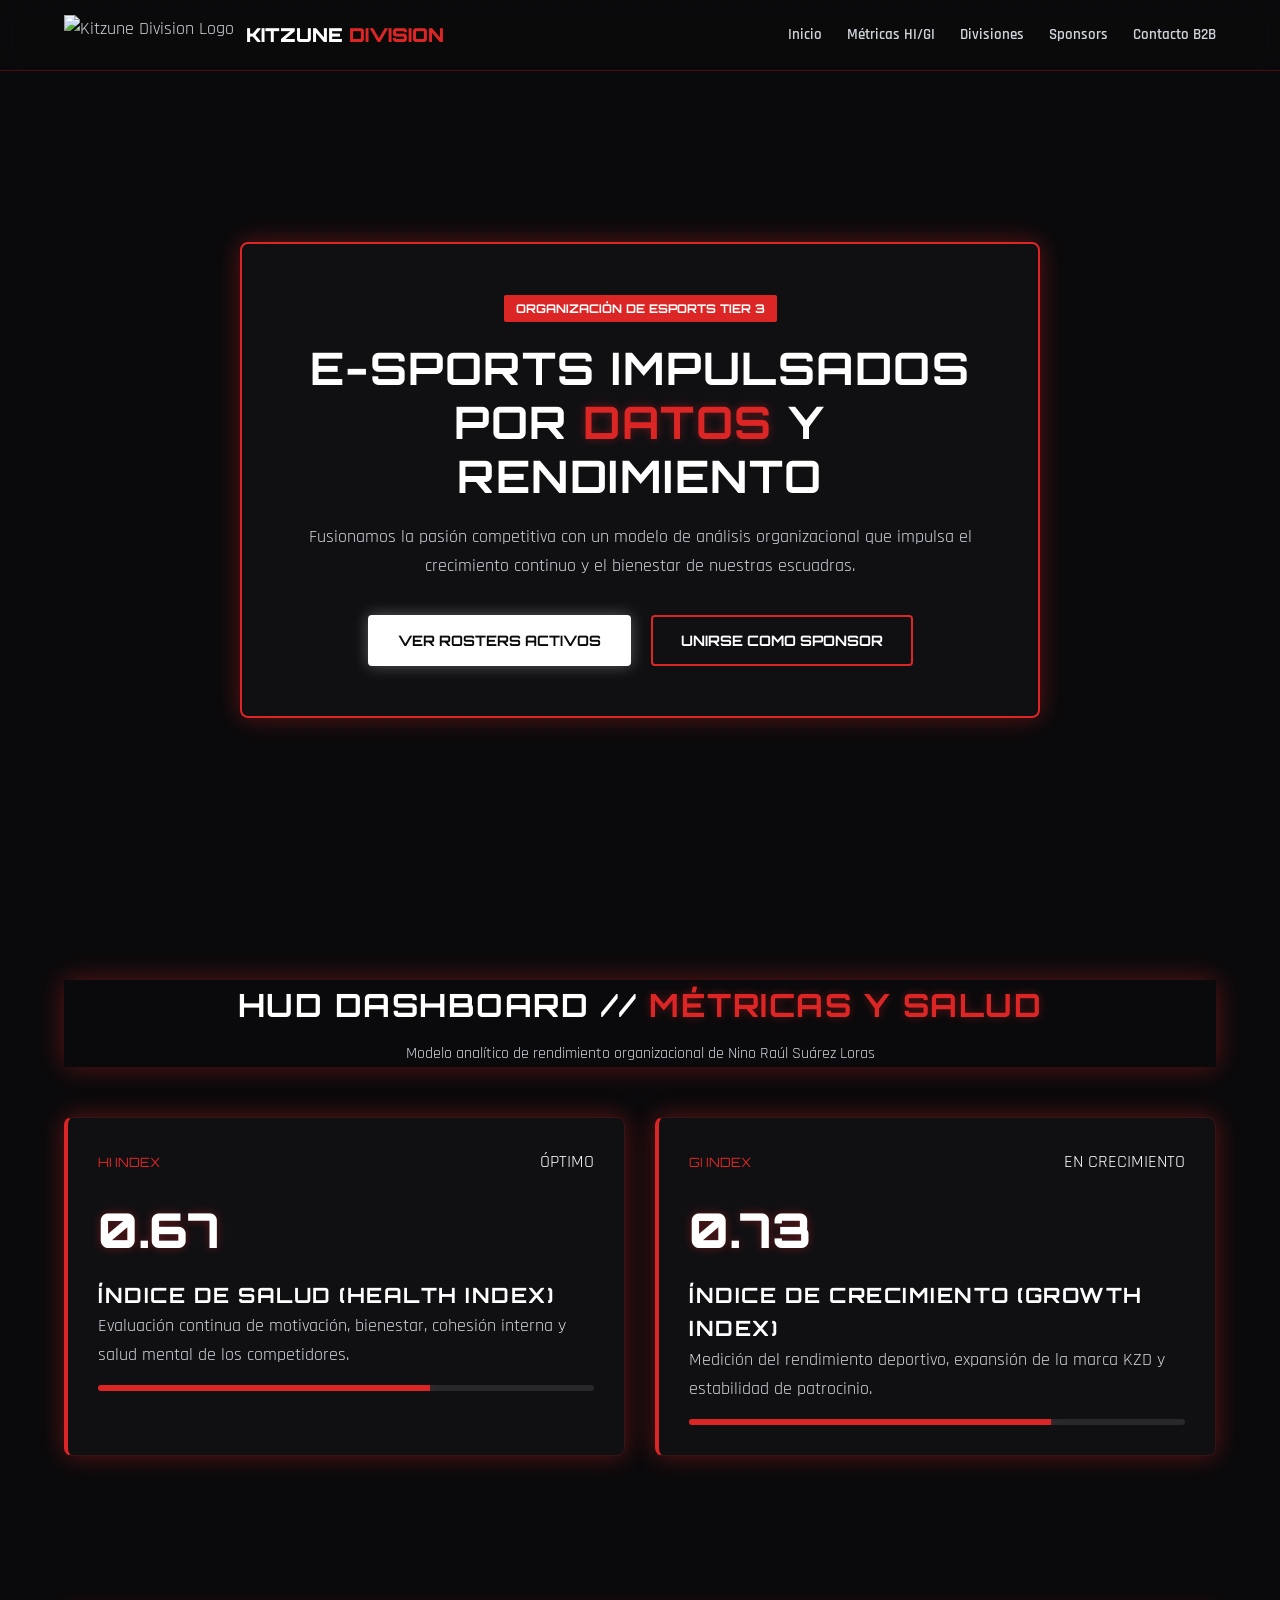
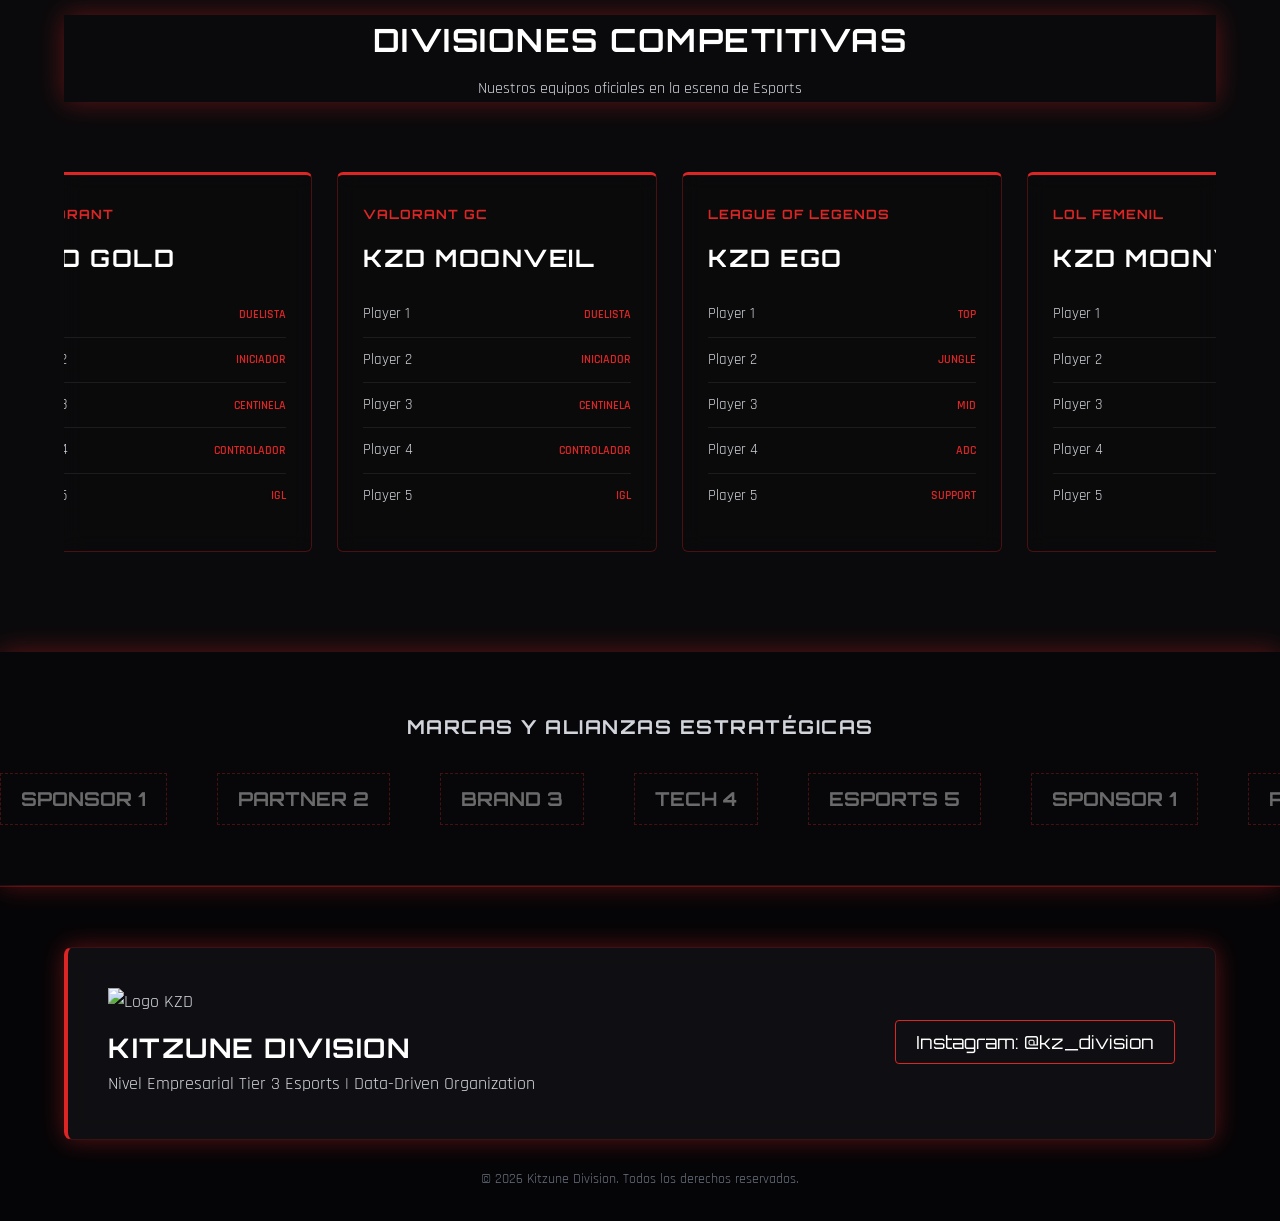
==== index.html @ 441f4669 "Add files via upload" ====
<!DOCTYPE html>
<html lang="es">
<head>
    <meta charset="UTF-8">
    <meta name="viewport" content="width=device-width, initial-scale=1.0">
    <title>Kitzune Division | Tier 3 Esports & Tech Organization</title>

    <link rel="preconnect" href="https://fonts.googleapis.com">
    <link rel="preconnect" href="https://fonts.gstatic.com" crossorigin>
    <link href="https://fonts.googleapis.com/css2?family=Orbitron:wght@500;700;900&family=Rajdhani:wght@500;600;700&display=swap" rel="stylesheet">

    <link rel="stylesheet" href="css/main.css">
    <link rel="stylesheet" href="css/landing.css">
    <link rel="stylesheet" href="css/components.css">
</head>
<body>

    <div id="preloader">
        <video autoplay loop muted playsinline class="preloader-video">
            <source src="assets/logo.mp4" type="video/mp4">
            Tu navegador no soporta reproducción de video.
        </video>
    </div>

    <header class="navbar">
        <div class="nav-logo">
            <img src="assets/logo.png" alt="Kitzune Division Logo" class="brand-logo">
            <span class="brand-name">KITZUNE <span class="highlight">DIVISION</span></span>
        </div>
        <nav class="nav-links">
            <a href="#hero">Inicio</a>
            <a href="#metrics">Métricas HI/GI</a>
            <a href="#rosters">Divisiones</a>
            <a href="#sponsors">Sponsors</a>
            <a href="#contact" class="btn-nav">Contacto B2B</a>
        </nav>
    </header>

    <main>
        <section id="hero" class="hero-section">
            <div class="hero-card glass-panel anim-8">
                <div class="hero-badge">ORGANIZACIÓN DE ESPORTS TIER 3</div>
                <h1 class="hero-title">E-SPORTS IMPULSADOS POR <span class="neon-text-red">DATOS</span> Y <span class="text-white">RENDIMIENTO</span></h1>
                <p class="hero-description">
                    Fusionamos la pasión competitiva con un modelo de análisis organizacional que impulsa el crecimiento continuo y el bienestar de nuestras escuadras.
                </p>
                <div class="hero-actions">
                    <a href="#rosters" class="btn btn-primary">Ver Rosters Activos</a>
                    <a href="#contact" class="btn btn-secondary">Unirse como Sponsor</a>
                </div>
            </div>
        </section>

        <section id="metrics" class="metrics-section">
            <div class="section-header anim-8">
                <h2 class="section-title">HUD DASHBOARD // <span class="neon-text-red">MÉTRICAS Y SALUD</span></h2>
                <p class="section-subtitle">Modelo analítico de rendimiento organizacional de Nino Raúl Suárez Loras</p>
            </div>

            <div class="metrics-grid">
                <div class="metric-card glass-panel anim-8">
                    <div class="metric-header">
                        <span class="metric-tag">HI INDEX</span>
                        <span class="metric-status text-white">ÓPTIMO</span>
                    </div>
                    <div class="metric-value neon-text-red">0.67</div>
                    <h3>Índice de Salud (Health Index)</h3>
                    <p>Evaluación continua de motivación, bienestar, cohesión interna y salud mental de los competidores.</p>
                    <div class="progress-bar">
                        <div class="progress-fill" style="width: 67%;"></div>
                    </div>
                </div>

                <div class="metric-card glass-panel anim-8">
                    <div class="metric-header">
                        <span class="metric-tag">GI INDEX</span>
                        <span class="metric-status text-white">EN CRECIMIENTO</span>
                    </div>
                    <div class="metric-value neon-text-red">0.73</div>
                    <h3>Índice de Crecimiento (Growth Index)</h3>
                    <p>Medición del rendimiento deportivo, expansión de la marca KZD y estabilidad de patrocinio.</p>
                    <div class="progress-bar">
                        <div class="progress-fill" style="width: 73%;"></div>
                    </div>
                </div>
            </div>
        </section>

        <section id="rosters" class="rosters-section">
    <div class="section-header anim-8">
        <h2 class="section-title">DIVISIONES <span class="highlight">COMPETITIVAS</span></h2>
        <p class="section-subtitle">Nuestros equipos oficiales en la escena de Esports</p>
    </div>

    <div id="roster-track" class="horizontal-scroll-track">
        
        <div class="roster-card" data-roster="VG">
            <div class="card-default-content">
                <span class="game-tag">VALORANT</span>
                <h3 class="roster-title">KZD GOLD</h3>
                <ul class="team-list">
                    <li>Player 1 <span class="player-role">Duelista</span></li>
                    <li>Player 2 <span class="player-role">Iniciador</span></li>
                    <li>Player 3 <span class="player-role">Centinela</span></li>
                    <li>Player 4 <span class="player-role">Controlador</span></li>
                    <li>Player 5 <span class="player-role">IGL</span></li>
                </ul>
            </div>
            
            <div class="player-showcase">
                <div class="player-photo-wrapper">
                    <img src="assets/VG1.jpg" alt="Jugador KZD" class="player-photo active">
                </div>
                <div class="player-info">
                    <h4 class="player-name">PLAYER 1</h4>
                    <span class="player-role-badge">DUELISTA</span>
                </div>
            </div>
        </div>

        <div class="roster-card" data-roster="VM">
            <div class="card-default-content">
                <span class="game-tag">VALORANT GC</span>
                <h3 class="roster-title">KZD MOONVEIL</h3>
                <ul class="team-list">
                    <li>Player 1 <span class="player-role">Duelista</span></li>
                    <li>Player 2 <span class="player-role">Iniciador</span></li>
                    <li>Player 3 <span class="player-role">Centinela</span></li>
                    <li>Player 4 <span class="player-role">Controlador</span></li>
                    <li>Player 5 <span class="player-role">IGL</span></li>
                </ul>
            </div>

            <div class="player-showcase">
                <div class="player-photo-wrapper">
                    <img src="assets/VM1.jpg" alt="Jugadora KZD" class="player-photo active">
                </div>
                <div class="player-info">
                    <h4 class="player-name">PLAYER 1</h4>
                    <span class="player-role-badge">DUELISTA</span>
                </div>
            </div>
        </div>

        <div class="roster-card" data-roster="LE">
            <div class="card-default-content">
                <span class="game-tag">LEAGUE OF LEGENDS</span>
                <h3 class="roster-title">KZD EGO</h3>
                <ul class="team-list">
                    <li>Player 1 <span class="player-role">Top</span></li>
                    <li>Player 2 <span class="player-role">Jungle</span></li>
                    <li>Player 3 <span class="player-role">Mid</span></li>
                    <li>Player 4 <span class="player-role">ADC</span></li>
                    <li>Player 5 <span class="player-role">Support</span></li>
                </ul>
            </div>

            <div class="player-showcase">
                <div class="player-photo-wrapper">
                    <img src="assets/LE1.jpg" alt="Jugador KZD" class="player-photo active">
                </div>
                <div class="player-info">
                    <h4 class="player-name">PLAYER 1</h4>
                    <span class="player-role-badge">TOP</span>
                </div>
            </div>
        </div>

        <div class="roster-card" data-roster="LF">
            <div class="card-default-content">
                <span class="game-tag">LOL FEMENIL</span>
                <h3 class="roster-title">KZD MOONVEIL</h3>
                <ul class="team-list">
                    <li>Player 1 <span class="player-role">Top</span></li>
                    <li>Player 2 <span class="player-role">Jungle</span></li>
                    <li>Player 3 <span class="player-role">Mid</span></li>
                    <li>Player 4 <span class="player-role">ADC</span></li>
                    <li>Player 5 <span class="player-role">Support</span></li>
                </ul>
            </div>

            <div class="player-showcase">
                <div class="player-photo-wrapper">
                    <img src="assets/LF1.jpg" alt="Jugadora KZD" class="player-photo active">
                </div>
                <div class="player-info">
                    <h4 class="player-name">PLAYER 1</h4>
                    <span class="player-role-badge">TOP</span>
                </div>
            </div>
        </div>

    </div>
</section>

        <section id="sponsors" class="sponsors-section anim-8">
            <h3 class="sponsors-title">MARCAS Y ALIANZAS ESTRATÉGICAS</h3>
            <div class="marquee-wrapper">
                <div class="marquee-track">
                    <div class="sponsor-logo">SPONSOR 1</div>
                    <div class="sponsor-logo">PARTNER 2</div>
                    <div class="sponsor-logo">BRAND 3</div>
                    <div class="sponsor-logo">TECH 4</div>
                    <div class="sponsor-logo">ESPORTS 5</div>
                    <div class="sponsor-logo">SPONSOR 1</div>
                    <div class="sponsor-logo">PARTNER 2</div>
                    <div class="sponsor-logo">BRAND 3</div>
                    <div class="sponsor-logo">TECH 4</div>
                    <div class="sponsor-logo">ESPORTS 5</div>
                </div>
            </div>
        </section>
    </main>

    <footer id="contact" class="footer-section">
        <div class="footer-content glass-panel anim-8">
            <div class="footer-brand">
                <img src="assets/logo.png" alt="Logo KZD" class="footer-logo">
                <h2>KITZUNE DIVISION</h2>
                <p>Nivel Empresarial Tier 3 Esports | Data-Driven Organization</p>
            </div>
            <div class="footer-socials">
                <a href="https://www.instagram.com/kz_division/" target="_blank" rel="noopener noreferrer" class="social-link">
                    Instagram: @kz_division
                </a>
            </div>
        </div>
        <div class="footer-bottom">
            <p>&copy; 2026 Kitzune Division. Todos los derechos reservados.</p>
        </div>
    </footer>

    <script src="js/preloader.js"></script>
    <script src="js/anim-8.js"></script>
    <script src="js/horizontal-scroll.js"></script>
</body>
</html>
---- css/main.css ----
/* ==========================================================================
   KITZUNE DIVISION - MAIN CSS
   Regla 60-30-10: 
   60% Fondo Negro Dark (#0A0A0C)
   30% Rojo Carmesí / Kurenai (#DC2626)
   10% Blanco Neón (#FFFFFF)
   ========================================================================== */

:root {
    /* Paleta Estricta 60-30-10 */
    --bg-dark: #0A0A0C;           /* 60% Dominante */
    --bg-card: #121216;
    --red-kurenai: #DC2626;       /* 30% Secundario / Estructura */
    --red-glow: rgba(220, 38, 38, 0.4);
    --white-neon: #FFFFFF;        /* 10% Acento y Texto de Alta Lectura */
    --white-dim: #D1D5DB;
    
    /* Tipografías */
    --font-heading: 'Orbitron', sans-serif;
    --font-body: 'Rajdhani', sans-serif;
    
    /* Transiciones */
    --transition-fast: 0.3s ease;
    --transition-smooth: 0.6s cubic-bezier(0.16, 1, 0.3, 1);
}

/* Reset y Base */
* {
    margin: 0;
    padding: 0;
    box-sizing: border-box;
    scroll-behavior: smooth;
}

body {
    background-color: var(--bg-dark);
    color: var(--white-dim);
    font-family: var(--font-body);
    font-size: 18px;
    line-height: 1.6;
    overflow-x: hidden;
}

h1, h2, h3, h4, .font-heading {
    font-family: var(--font-heading);
    color: var(--white-neon);
    text-transform: uppercase;
    letter-spacing: 1.5px;
}

a {
    text-decoration: none;
    color: inherit;
    transition: var(--transition-fast);
}

ul {
    list-style: none;
}

/* Estilos de Texto e Identidad */
.neon-text-red {
    color: var(--red-kurenai);
    text-shadow: 0 0 10px var(--red-glow);
}

.text-white {
    color: var(--white-neon);
}

/* Paneles de Cristal (Glassmorphism Dark) */
.glass-panel {
    background: rgba(18, 18, 22, 0.85);
    backdrop-filter: blur(12px);
    border: 1px solid rgba(220, 38, 38, 0.2);
    border-radius: 8px;
    box-shadow: 0 8px 32px 0 rgba(0, 0, 0, 0.5);
}

/* Botones con Acento Blanco (10%) y Bordes Rojos (30%) */
.btn {
    display: inline-block;
    padding: 12px 28px;
    font-family: var(--font-heading);
    font-size: 0.9rem;
    font-weight: 700;
    text-transform: uppercase;
    border-radius: 4px;
    cursor: pointer;
    transition: var(--transition-fast);
}

.btn-primary {
    background-color: var(--white-neon);
    color: var(--bg-dark);
    border: 2px solid var(--white-neon);
    box-shadow: 0 0 15px rgba(255, 255, 255, 0.3);
}

.btn-primary:hover {
    background-color: var(--red-kurenai);
    color: var(--white-neon);
    border-color: var(--red-kurenai);
    box-shadow: 0 0 20px var(--red-glow);
}

.btn-secondary {
    background: transparent;
    color: var(--white-neon);
    border: 2px solid var(--red-kurenai);
}

.btn-secondary:hover {
    background: var(--red-kurenai);
    box-shadow: 0 0 15px var(--red-glow);
}
---- css/landing.css ----
/* ==========================================================================
   KITZUNE DIVISION - LANDING CSS
   ========================================================================== */

/* 1. PRELOADER (Pantalla de Carga con logo.mp4) */
#preloader {
    position: fixed;
    top: 0;
    left: 0;
    width: 100vw;
    height: 100vh;
    background-color: var(--bg-dark);
    z-index: 9999;
    display: flex;
    justify-content: center;
    align-items: center;
    transition: opacity 0.8s ease, visibility 0.8s ease;
}

#preloader.fade-out {
    opacity: 0;
    visibility: hidden;
}

.preloader-video {
    width: 100%;
    height: 100%;
    object-fit: cover;
}

/* 2. BARRA DE NAVEGACIÓN */
.navbar {
    position: fixed;
    top: 0;
    left: 0;
    width: 100%;
    padding: 15px 5%;
    display: flex;
    justify-content: space-between;
    align-items: center;
    background: rgba(10, 10, 12, 0.9);
    backdrop-filter: blur(10px);
    border-bottom: 1px solid rgba(220, 38, 38, 0.3);
    z-index: 1000;
}

.nav-logo {
    display: flex;
    align-items: center;
    gap: 12px;
}

.brand-logo {
    height: 40px;
    width: auto;
}

.brand-name {
    font-family: var(--font-heading);
    font-size: 1.2rem;
    font-weight: 900;
    color: var(--white-neon);
}

.brand-name .highlight {
    color: var(--red-kurenai);
}

.nav-links {
    display: flex;
    gap: 25px;
    align-items: center;
}

.nav-links a {
    font-size: 0.95rem;
    font-weight: 600;
    color: var(--white-dim);
}

.nav-links a:hover {
    color: var(--red-kurenai);
}

/* 3. HERO SECTION */
.hero-section {
    min-height: 100vh;
    display: flex;
    align-items: center;
    justify-content: center;
    padding: 120px 5% 60px 5%;
    position: relative;
}

.hero-card {
    max-width: 800px;
    padding: 50px;
    text-align: center;
    position: relative;
    border: 2px solid var(--red-kurenai);
    box-shadow: 0 0 30px var(--red-glow);
}

.hero-badge {
    display: inline-block;
    padding: 4px 12px;
    background: var(--red-kurenai);
    color: var(--white-neon);
    font-family: var(--font-heading);
    font-size: 0.75rem;
    font-weight: 700;
    margin-bottom: 20px;
    border-radius: 2px;
}

.hero-title {
    font-size: 2.8rem;
    line-height: 1.2;
    margin-bottom: 20px;
}

.hero-description {
    font-size: 1.1rem;
    margin-bottom: 35px;
    color: var(--white-dim);
}

.hero-actions {
    display: flex;
    gap: 20px;
    justify-content: center;
}

/* 4. FOOTER */
.footer-section {
    padding: 60px 5% 30px 5%;
    border-top: 1px solid rgba(220, 38, 38, 0.3);
    background-color: #050507;
}

.footer-content {
    display: flex;
    justify-content: space-between;
    align-items: center;
    padding: 40px;
    margin-bottom: 30px;
    border-left: 4px solid var(--red-kurenai);
}

.footer-logo {
    height: 50px;
    margin-bottom: 10px;
}

.social-link {
    color: var(--white-neon);
    font-family: var(--font-heading);
    border: 1px solid var(--red-kurenai);
    padding: 10px 20px;
    border-radius: 4px;
}

.social-link:hover {
    background: var(--red-kurenai);
}

.footer-bottom {
    text-align: center;
    font-size: 0.85rem;
    color: #6B7280;
}
---- css/components.css ----
/* ==========================================================================
   KITZUNE DIVISION - COMPONENTS & ANIMATION #8
   ========================================================================== */

/* 1. SECCIÓN DE MÉTRICAS (HUD DASHBOARD) */
.metrics-section {
    padding: 80px 5%;
}

.section-header {
    text-align: center;
    margin-bottom: 50px;
}

.section-title {
    font-size: 2rem;
    margin-bottom: 10px;
}

.section-subtitle {
    font-size: 1rem;
    color: var(--white-dim);
}

.metrics-grid {
    display: grid;
    grid-template-columns: repeat(auto-fit, minmax(300px, 1fr));
    gap: 30px;
}

.metric-card {
    padding: 30px;
    border-left: 4px solid var(--red-kurenai);
    position: relative;
    overflow: hidden;
}

.metric-header {
    display: flex;
    justify-content: space-between;
    align-items: center;
    margin-bottom: 15px;
}

.metric-tag {
    font-family: var(--font-heading);
    font-size: 0.8rem;
    color: var(--red-kurenai);
}

.metric-value {
    font-family: var(--font-heading);
    font-size: 3rem;
    font-weight: 900;
    color: var(--white-neon);
    margin-bottom: 10px;
}

.progress-bar {
    width: 100%;
    height: 6px;
    background: rgba(255, 255, 255, 0.1);
    border-radius: 3px;
    margin-top: 15px;
    overflow: hidden;
}

.progress-fill {
    height: 100%;
    background: var(--red-kurenai);
    box-shadow: 0 0 10px var(--red-glow);
}

/* ==========================================================================
   2. DIVISIONES COMPETITIVAS (ROSTERS - ROTACIÓN AUTOMÁTICA & SHOWCASE)
   ========================================================================== */

.rosters-section {
    padding: 80px 5%;
    position: relative;
    overflow: hidden;
}

/* Contenedor principal interactivo con JS */
#roster-track,
.horizontal-scroll-track {
    display: flex;
    gap: 25px;
    overflow-x: hidden;
    overflow-y: hidden;
    padding: 20px 10px;
    white-space: nowrap;
    cursor: grab;
    user-select: none;
    -ms-overflow-style: none;  /* IE / Edge */
    scrollbar-width: none;  /* Firefox */
}

/* Ocultar barra de scroll */
#roster-track::-webkit-scrollbar,
.horizontal-scroll-track::-webkit-scrollbar {
    display: none;
    width: 0;
    height: 0;
}

#roster-track:active {
    cursor: grabbing;
}

/* Tarjeta de Roster base con soporte Showcase */
.roster-card {
    position: relative;
    min-width: 320px;
    max-width: 350px;
    height: 380px;
    flex: 0 0 auto;
    padding: 25px;
    background: rgba(10, 10, 12, 0.9);
    border: 1px solid rgba(220, 38, 38, 0.3);
    border-top: 3px solid var(--red-kurenai, #DC2626);
    border-radius: 6px;
    overflow: hidden;
    backdrop-filter: blur(10px);
    transition: transform 0.3s ease, border-color 0.3s ease, box-shadow 0.3s ease;
}

.roster-card:hover {
    transform: translateY(-5px);
    border-color: var(--red-kurenai, #DC2626);
    box-shadow: 0 0 25px rgba(220, 38, 38, 0.4);
}

/* Estado Frontal (Vista por defecto) */
.card-default-content {
    opacity: 1;
    visibility: visible;
    transition: opacity 0.4s ease, visibility 0.4s ease;
    height: 100%;
}

.roster-card.showcase-active .card-default-content {
    opacity: 0;
    visibility: hidden;
}

/* Capa Showcase de Jugadores (Aparece en Hover) */
.player-showcase {
    position: absolute;
    top: 0;
    left: 0;
    width: 100%;
    height: 100%;
    padding: 20px;
    display: flex;
    flex-direction: column;
    align-items: center;
    justify-content: center;
    opacity: 0;
    visibility: hidden;
    transition: opacity 0.4s ease, visibility 0.4s ease;
    z-index: 2;
    background: rgba(10, 10, 12, 0.95);
}

.roster-card.showcase-active .player-showcase {
    opacity: 1;
    visibility: visible;
}

/* Fotografía del Jugador */
.player-photo-wrapper {
    width: 180px;
    height: 180px;
    border-radius: 50%;
    border: 2px solid var(--red-kurenai, #DC2626);
    box-shadow: 0 0 15px rgba(220, 38, 38, 0.3);
    overflow: hidden;
    margin-bottom: 15px;
    position: relative;
}

.player-photo {
    width: 100%;
    height: 100%;
    object-fit: cover;
    opacity: 0;
    transition: opacity 0.5s ease-in-out;
    position: absolute;
    top: 0;
    left: 0;
}

.player-photo.active {
    opacity: 1;
}

/* Información Tipográfica del Jugador */
.player-info {
    text-align: center;
}

.player-name {
    font-family: var(--font-heading, sans-serif);
    font-size: 1.3rem;
    font-weight: 900;
    color: var(--white-neon, #FFFFFF);
    text-transform: uppercase;
    letter-spacing: 1px;
    margin-bottom: 5px;
}

.player-role-badge {
    font-family: var(--font-body, sans-serif);
    font-size: 0.8rem;
    font-weight: 700;
    color: var(--red-kurenai, #DC2626);
    text-transform: uppercase;
    letter-spacing: 2px;
}

/* Elementos frontales de la tarjeta */
.game-tag {
    font-size: 0.8rem;
    font-family: var(--font-heading, sans-serif);
    color: var(--red-kurenai, #DC2626);
    font-weight: 700;
    text-transform: uppercase;
    letter-spacing: 1px;
}

.roster-title {
    font-size: 1.5rem;
    color: var(--white-neon, #FFFFFF);
    margin: 10px 0 15px 0;
    font-family: var(--font-heading, sans-serif);
}

.team-list {
    margin-top: 15px;
    list-style: none;
    padding: 0;
}

.team-list li {
    padding: 10px 0;
    font-size: 0.95rem;
    color: var(--white-dim, #D1D5DB);
    border-bottom: 1px solid rgba(255, 255, 255, 0.08);
    display: flex;
    justify-content: space-between;
    align-items: center;
}

.team-list li:last-child {
    border-bottom: none;
}

.player-role {
    font-size: 0.75rem;
    color: var(--red-kurenai, #DC2626);
    font-weight: 600;
    text-transform: uppercase;
}

/* ==========================================================================
   3. CARRUSEL INFINITO DE SPONSORS
   ========================================================================== */

.sponsors-section {
    padding: 60px 0;
    background: #070709;
    overflow: hidden;
}

.sponsors-title {
    text-align: center;
    font-size: 1.2rem;
    margin-bottom: 30px;
    color: var(--white-dim);
}

.marquee-wrapper {
    width: 100%;
    overflow: hidden;
}

.marquee-track {
    display: flex;
    width: max-content;
    gap: 50px;
    animation: marquee 20s linear infinite;
}

.sponsor-logo {
    font-family: var(--font-heading);
    font-size: 1.2rem;
    font-weight: 700;
    color: rgba(255, 255, 255, 0.4);
    padding: 10px 20px;
    border: 1px dashed rgba(220, 38, 38, 0.3);
}

@keyframes marquee {
    0% { transform: translateX(0); }
    100% { transform: translateX(-50%); }
}

/* ==========================================================================
   4. ANIMACIÓN #8: REVELADO Y HUD NEÓN GLOW
   ========================================================================== */

.anim-8 {
    opacity: 0;
    transform: translateY(40px) scale(0.96);
    transition: opacity 0.8s cubic-bezier(0.16, 1, 0.3, 1),
                transform 0.8s cubic-bezier(0.16, 1, 0.3, 1),
                box-shadow 0.4s ease;
    will-change: opacity, transform;
}

.anim-8.active {
    opacity: 1;
    transform: translateY(0) scale(1);
    box-shadow: 0 0 25px var(--red-glow);
}

.anim-8.active:hover {
    transform: translateY(-5px) scale(1.02);
    box-shadow: 0 0 35px var(--red-kurenai);
    border-color: var(--white-neon);
}
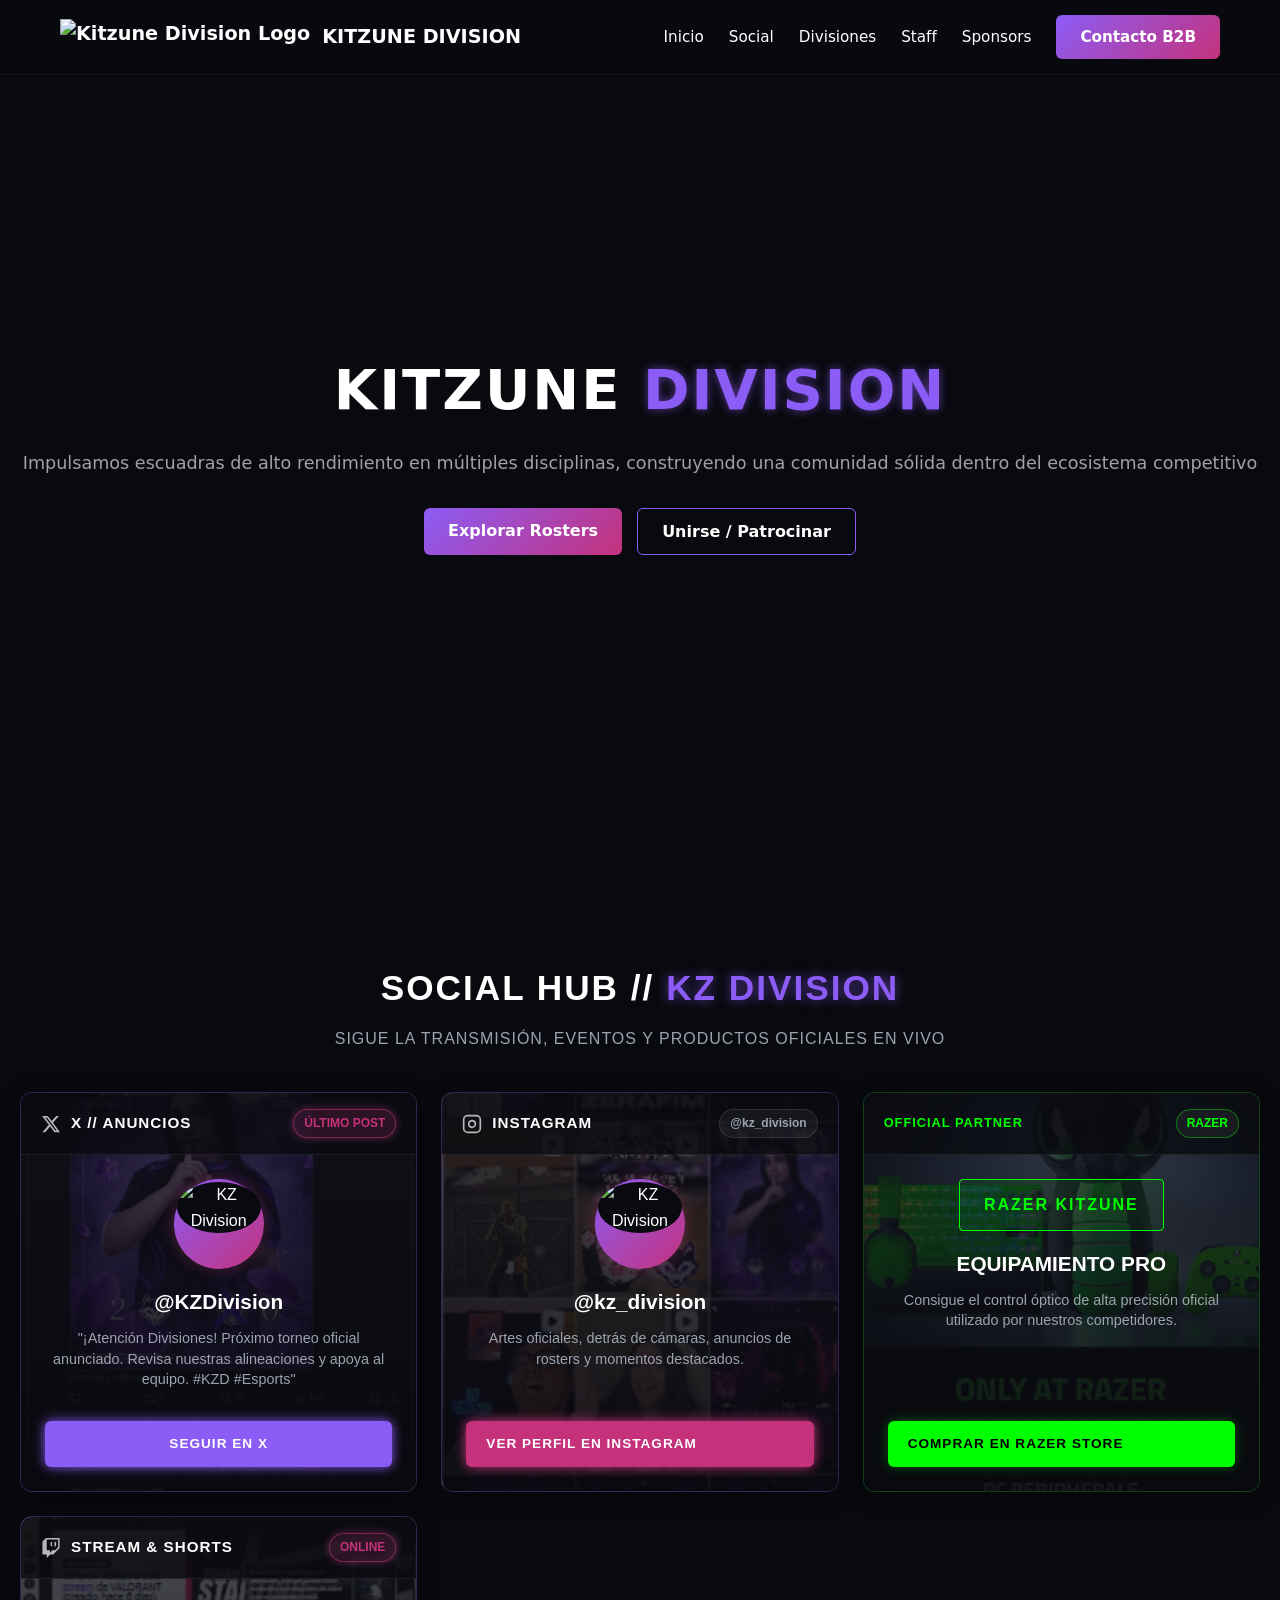
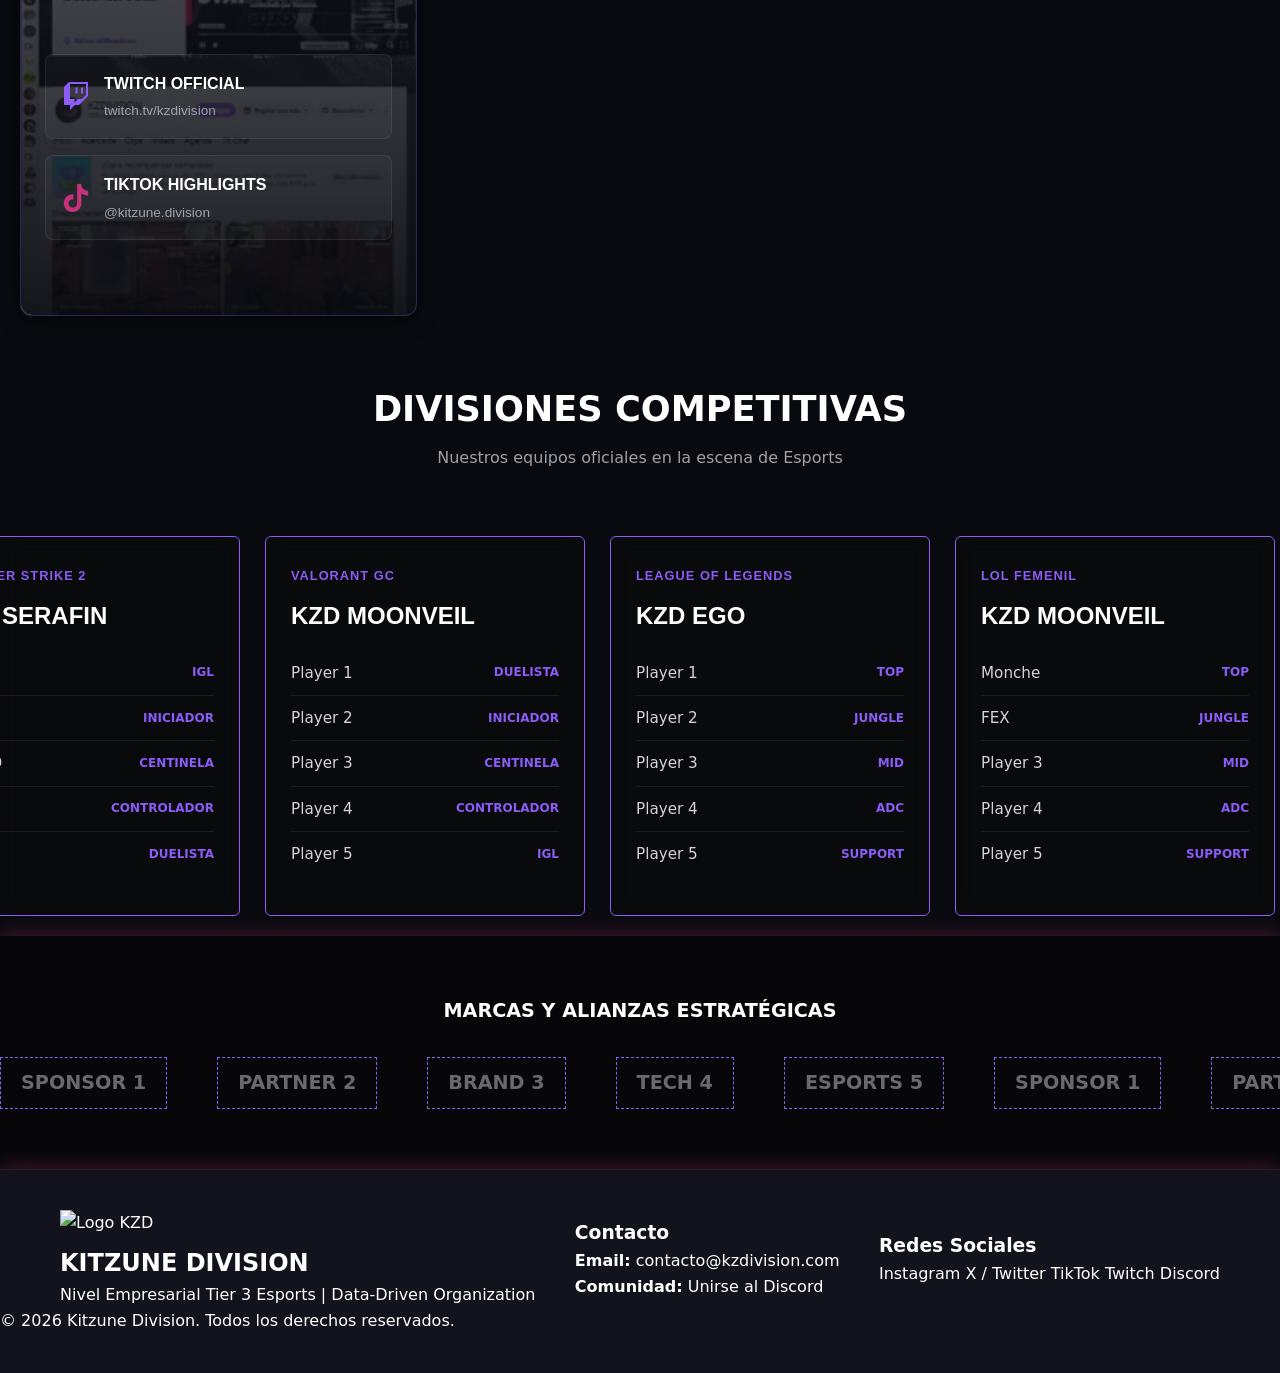
==== commit 600a1bc0: "Add files via upload" ====
--- a/index.html
+++ b/index.html
@@ -3,197 +3,351 @@
 <head>
     <meta charset="UTF-8">
     <meta name="viewport" content="width=device-width, initial-scale=1.0">
-    <title>Kitzune Division | Tier 3 Esports & Tech Organization</title>
-
-    <link rel="preconnect" href="https://fonts.googleapis.com">
-    <link rel="preconnect" href="https://fonts.gstatic.com" crossorigin>
-    <link href="https://fonts.googleapis.com/css2?family=Orbitron:wght@500;700;900&family=Rajdhani:wght@500;600;700&display=swap" rel="stylesheet">
-
+    <title>Kitzune Division | Tier 3 Esports Team</title>
     <link rel="stylesheet" href="css/main.css">
+
+    <link rel="stylesheet" href="css/main.css">
+    <link rel="stylesheet" href="css/components.css">
     <link rel="stylesheet" href="css/landing.css">
-    <link rel="stylesheet" href="css/components.css">
+    
 </head>
 <body>
 
     <div id="preloader">
-        <video autoplay loop muted playsinline class="preloader-video">
-            <source src="assets/logo.mp4" type="video/mp4">
-            Tu navegador no soporta reproducción de video.
+    <div class="preloader-content">
+        <video 
+            id="preloader-video" 
+            src="assets/logo.mp4" 
+            autoplay 
+            muted 
+            playsinline 
+            preload="auto" 
+            decoding="sync">
         </video>
     </div>
+</div>
 
     <header class="navbar">
-        <div class="nav-logo">
-            <img src="assets/logo.png" alt="Kitzune Division Logo" class="brand-logo">
+    <div class="nav-container">
+        <a href="#" class="brand-logo">
+            <img src="assets/logo.png" alt="Kitzune Division Logo" class="logo-img">
             <span class="brand-name">KITZUNE <span class="highlight">DIVISION</span></span>
-        </div>
+        </a>
         <nav class="nav-links">
             <a href="#hero">Inicio</a>
-            <a href="#metrics">Métricas HI/GI</a>
+            <a href="#social">Social</a>
             <a href="#rosters">Divisiones</a>
+            <a href="#staff">Staff</a>
             <a href="#sponsors">Sponsors</a>
-            <a href="#contact" class="btn-nav">Contacto B2B</a>
+            <a href="#contact" class="btn-primary">Contacto B2B</a>
         </nav>
-    </header>
-
-    <main>
-        <section id="hero" class="hero-section">
-            <div class="hero-card glass-panel anim-8">
-                <div class="hero-badge">ORGANIZACIÓN DE ESPORTS TIER 3</div>
-                <h1 class="hero-title">E-SPORTS IMPULSADOS POR <span class="neon-text-red">DATOS</span> Y <span class="text-white">RENDIMIENTO</span></h1>
-                <p class="hero-description">
-                    Fusionamos la pasión competitiva con un modelo de análisis organizacional que impulsa el crecimiento continuo y el bienestar de nuestras escuadras.
-                </p>
-                <div class="hero-actions">
-                    <a href="#rosters" class="btn btn-primary">Ver Rosters Activos</a>
-                    <a href="#contact" class="btn btn-secondary">Unirse como Sponsor</a>
-                </div>
-            </div>
-        </section>
-
-        <section id="metrics" class="metrics-section">
-            <div class="section-header anim-8">
-                <h2 class="section-title">HUD DASHBOARD // <span class="neon-text-red">MÉTRICAS Y SALUD</span></h2>
-                <p class="section-subtitle">Modelo analítico de rendimiento organizacional de Nino Raúl Suárez Loras</p>
-            </div>
-
-            <div class="metrics-grid">
-                <div class="metric-card glass-panel anim-8">
-                    <div class="metric-header">
-                        <span class="metric-tag">HI INDEX</span>
-                        <span class="metric-status text-white">ÓPTIMO</span>
-                    </div>
-                    <div class="metric-value neon-text-red">0.67</div>
-                    <h3>Índice de Salud (Health Index)</h3>
-                    <p>Evaluación continua de motivación, bienestar, cohesión interna y salud mental de los competidores.</p>
-                    <div class="progress-bar">
-                        <div class="progress-fill" style="width: 67%;"></div>
-                    </div>
-                </div>
-
-                <div class="metric-card glass-panel anim-8">
-                    <div class="metric-header">
-                        <span class="metric-tag">GI INDEX</span>
-                        <span class="metric-status text-white">EN CRECIMIENTO</span>
-                    </div>
-                    <div class="metric-value neon-text-red">0.73</div>
-                    <h3>Índice de Crecimiento (Growth Index)</h3>
-                    <p>Medición del rendimiento deportivo, expansión de la marca KZD y estabilidad de patrocinio.</p>
-                    <div class="progress-bar">
-                        <div class="progress-fill" style="width: 73%;"></div>
-                    </div>
-                </div>
-            </div>
-        </section>
-
-        <section id="rosters" class="rosters-section">
-    <div class="section-header anim-8">
+    </div>
+</header>
+
+    <section id="hero" class="hero-section">
+        <div class="video-overlay"></div>
+        <video autoplay loop muted playsinline id="hero-video">
+            <source src="assets/logo.mp4" type="video/mp4">
+        </video>
+        <div class="hero-content anim-reveal">
+            <h1 class="hero-title">KITZUNE <span class="neon-text">DIVISION</span></h1>
+            <p class="hero-subtitle">Impulsamos escuadras de alto rendimiento en múltiples disciplinas, construyendo una comunidad sólida dentro del ecosistema competitivo</p>
+            <div class="hero-actions">
+                <a href="#rosters" class="btn-primary">Explorar Rosters</a>
+                <a href="#contact" class="btn-outline">Unirse / Patrocinar</a>
+            </div>
+        </div>
+    </section>
+
+    <section id="social" class="social-hub-section">
+  <div class="social-hub-header">
+    <h2 class="social-hub-title">SOCIAL HUB // <span class="glow-text">KZ DIVISION</span></h2>
+    <p class="social-hub-subtitle">Sigue la transmisión, eventos y productos oficiales en vivo</p>
+  </div>
+
+  <div class="social-cards-grid">
+    
+    <div class="social-card x-card">
+      <div class="card-bg-image" style="background-image: url('assets/feed_x.jpg');"></div>
+      <div class="card-overlay"></div>
+
+      <div class="social-card-header">
+        <div class="platform-info">
+          <svg class="social-icon" viewBox="0 0 24 24" fill="currentColor">
+            <path d="M18.244 2.25h3.308l-7.227 8.26 8.502 11.24H16.17l-5.214-6.817L4.99 21.75H1.68l7.73-8.835L1.254 2.25H8.08l4.713 6.231zm-1.161 17.52h1.833L7.084 4.126H5.117z"/>
+          </svg>
+          <span class="platform-name">X // ANUNCIOS</span>
+        </div>
+        <span class="status-badge live-badge">ÚLTIMO POST</span>
+      </div>
+
+      <div class="social-card-body align-content-body">
+        <div class="card-info-top">
+          <div class="avatar-glow">
+            <img src="assets/logo.png" alt="KZ Division" class="social-avatar">
+          </div>
+          <h3 class="preview-handle">@KZDivision</h3>
+          <p class="preview-desc">
+            "¡Atención Divisiones! Próximo torneo oficial anunciado. Revisa nuestras alineaciones y apoya al equipo. #KZD #Esports"
+          </p>
+        </div>
+        <a href="https://x.com/KZDivision" target="_blank" rel="noopener noreferrer" class="social-btn x-btn">
+          SEGUIR EN X
+        </a>
+      </div>
+    </div>
+
+    <div class="social-card instagram-card">
+      <div class="card-bg-image" style="background-image: url('assets/feed_ig.jpg');"></div>
+      <div class="card-overlay"></div>
+
+      <div class="social-card-header">
+        <div class="platform-info">
+          <svg class="social-icon" viewBox="0 0 24 24" fill="none" stroke="currentColor" stroke-width="2">
+            <rect x="2" y="2" width="20" height="20" rx="5" ry="5"></rect>
+            <path d="M16 11.37A4 4 0 1 1 12.63 8 4 4 0 0 1 16 11.37z"></path>
+            <line x1="17.5" y1="6.5" x2="17.51" y2="6.5"></line>
+          </svg>
+          <span class="platform-name">INSTAGRAM</span>
+        </div>
+        <span class="status-badge">@kz_division</span>
+      </div>
+
+      <div class="social-card-body align-content-body">
+        <div class="card-info-top">
+          <div class="avatar-glow">
+            <img src="assets/logo.png" alt="KZ Division" class="social-avatar">
+          </div>
+          <h3 class="preview-handle">@kz_division</h3>
+          <p class="preview-desc">Artes oficiales, detrás de cámaras, anuncios de rosters y momentos destacados.</p>
+        </div>
+        <a href="https://www.instagram.com/kz_division/" target="_blank" rel="noopener noreferrer" class="social-btn instagram-btn">
+          VER PERFIL EN INSTAGRAM
+        </a>
+      </div>
+    </div>
+
+    <div class="social-card razer-card">
+      <div class="card-bg-image" style="background-image: url('assets/feed_razer.jpg');"></div>
+      <div class="card-overlay"></div>
+
+      <div class="social-card-header">
+        <div class="platform-info">
+          <span class="sponsor-tag">OFFICIAL PARTNER</span>
+        </div>
+        <span class="status-badge razer-badge">RAZER</span>
+      </div>
+
+      <div class="social-card-body align-content-body">
+        <div class="card-info-top">
+          <div class="razer-logo-box">
+            <span class="razer-text">RAZER KITZUNE</span>
+          </div>
+          <h3 class="preview-handle">EQUIPAMIENTO PRO</h3>
+          <p class="preview-desc">Consigue el control óptico de alta precisión oficial utilizado por nuestros competidores.</p>
+        </div>
+        <a href="https://www.razer.com/store/why-shop-with-razer?utm_source=KZDIVISION&utm_medium=affiliate&utm_campaign=260615__RMK_RZCOM_ALL_WW_026Q1&utm_content=6402767&cid=KZDIVISION-affiliate&irclickid=zHkxBFUFZxyZUR8UPXz1-zcvUkuXvQ3FMxeEwE0&irgwc=1&afsrc=1&utm_term=KZDIVISION&utm_sharedid=" target="_blank" rel="noopener noreferrer" class="social-btn razer-btn">
+          COMPRAR EN RAZER STORE
+        </a>
+      </div>
+    </div>
+
+    <div class="social-card stream-card">
+      <div class="card-bg-image" style="background-image: url('assets/feed_stream.jpg');"></div>
+      <div class="card-overlay"></div>
+
+      <div class="social-card-header">
+        <div class="platform-info">
+          <svg class="social-icon" viewBox="0 0 24 24" fill="currentColor">
+            <path d="M11.571 4.714h1.715v5.143H11.571zm4.715 0H18v5.143h-1.714zM6 0L1.714 4.286v15.428h5.143V24l4.286-4.286h3.428L22.286 12V0zm14.571 11.143l-3.428 3.428h-3.429l-3 3v-3H6.857V1.714h13.714z"/>
+          </svg>
+          <span class="platform-name">STREAM & SHORTS</span>
+        </div>
+        <span class="status-badge live-badge">ONLINE</span>
+      </div>
+
+      <div class="social-card-body content-center">
+        <div class="stream-preview">
+          <div class="multi-stream-links">
+            <a href="https://www.twitch.tv/kzdivision/" target="_blank" rel="noopener noreferrer" class="stream-channel twitch-box">
+              <svg class="platform-btn-icon twitch-icon" viewBox="0 0 24 24" fill="currentColor">
+                <path d="M11.571 4.714h1.715v5.143H11.571zm4.715 0H18v5.143h-1.714zM6 0L1.714 4.286v15.428h5.143V24l4.286-4.286h3.428L22.286 12V0zm14.571 11.143l-3.428 3.428h-3.429l-3 3v-3H6.857V1.714h13.714z"/>
+              </svg>
+              <div class="channel-text-group">
+                <span class="channel-title">TWITCH OFFICIAL</span>
+                <span class="channel-sub">twitch.tv/kzdivision</span>
+              </div>
+            </a>
+
+            <a href="https://www.tiktok.com/@kitzune.division/" target="_blank" rel="noopener noreferrer" class="stream-channel tiktok-box">
+              <svg class="platform-btn-icon tiktok-icon" viewBox="0 0 24 24" fill="currentColor">
+                <path d="M12.525.02c1.31-.02 2.61-.01 3.91-.02.08 1.53.63 3.09 1.75 4.17 1.12 1.11 2.7 1.62 4.24 1.79v4.03c-1.44-.05-2.89-.35-4.2-.97-.57-.26-1.1-.59-1.62-.93-.01 2.92.01 5.84-.02 8.75-.08 1.4-.54 2.79-1.35 3.94-1.31 1.92-3.58 3.17-5.91 3.21-1.43.08-2.86-.31-4.08-1.03-2.02-1.19-3.44-3.37-3.65-5.71-.28-2.26.54-4.5 2.13-6.13 1.56-1.65 3.82-2.52 6.09-2.38.01 1.41-.01 2.82.01 4.24-.98-.06-1.98.22-2.75.82-.91.68-1.44 1.78-1.39 2.92.01 1.05.51 2.06 1.34 2.69.93.73 2.18.96 3.3.62 1.1-.31 2.01-1.15 2.37-2.22.25-.71.31-1.48.31-2.23V.02z"/>
+              </svg>
+              <div class="channel-text-group">
+                <span class="channel-title">TIKTOK HIGHLIGHTS</span>
+                <span class="channel-sub">@kitzune.division</span>
+              </div>
+            </a>
+          </div>
+        </div>
+      </div>
+    </div>
+
+  </div>
+</section>
+
+    <section id="rosters" class="rosters-section">
+    <div class="section-header">
         <h2 class="section-title">DIVISIONES <span class="highlight">COMPETITIVAS</span></h2>
         <p class="section-subtitle">Nuestros equipos oficiales en la escena de Esports</p>
     </div>
 
+    <div class="rosters-container">
+        </div>
+</section>
+
     <div id="roster-track" class="horizontal-scroll-track">
         
-        <div class="roster-card" data-roster="VG">
-            <div class="card-default-content">
-                <span class="game-tag">VALORANT</span>
-                <h3 class="roster-title">KZD GOLD</h3>
-                <ul class="team-list">
-                    <li>Player 1 <span class="player-role">Duelista</span></li>
-                    <li>Player 2 <span class="player-role">Iniciador</span></li>
-                    <li>Player 3 <span class="player-role">Centinela</span></li>
-                    <li>Player 4 <span class="player-role">Controlador</span></li>
-                    <li>Player 5 <span class="player-role">IGL</span></li>
-                </ul>
-            </div>
-            
-            <div class="player-showcase">
-                <div class="player-photo-wrapper">
-                    <img src="assets/VG1.jpg" alt="Jugador KZD" class="player-photo active">
-                </div>
-                <div class="player-info">
-                    <h4 class="player-name">PLAYER 1</h4>
-                    <span class="player-role-badge">DUELISTA</span>
-                </div>
-            </div>
-        </div>
-
-        <div class="roster-card" data-roster="VM">
-            <div class="card-default-content">
-                <span class="game-tag">VALORANT GC</span>
-                <h3 class="roster-title">KZD MOONVEIL</h3>
-                <ul class="team-list">
-                    <li>Player 1 <span class="player-role">Duelista</span></li>
-                    <li>Player 2 <span class="player-role">Iniciador</span></li>
-                    <li>Player 3 <span class="player-role">Centinela</span></li>
-                    <li>Player 4 <span class="player-role">Controlador</span></li>
-                    <li>Player 5 <span class="player-role">IGL</span></li>
-                </ul>
-            </div>
-
-            <div class="player-showcase">
-                <div class="player-photo-wrapper">
-                    <img src="assets/VM1.jpg" alt="Jugadora KZD" class="player-photo active">
-                </div>
-                <div class="player-info">
-                    <h4 class="player-name">PLAYER 1</h4>
-                    <span class="player-role-badge">DUELISTA</span>
-                </div>
-            </div>
-        </div>
-
-        <div class="roster-card" data-roster="LE">
-            <div class="card-default-content">
-                <span class="game-tag">LEAGUE OF LEGENDS</span>
-                <h3 class="roster-title">KZD EGO</h3>
-                <ul class="team-list">
-                    <li>Player 1 <span class="player-role">Top</span></li>
-                    <li>Player 2 <span class="player-role">Jungle</span></li>
-                    <li>Player 3 <span class="player-role">Mid</span></li>
-                    <li>Player 4 <span class="player-role">ADC</span></li>
-                    <li>Player 5 <span class="player-role">Support</span></li>
-                </ul>
-            </div>
-
-            <div class="player-showcase">
-                <div class="player-photo-wrapper">
-                    <img src="assets/LE1.jpg" alt="Jugador KZD" class="player-photo active">
-                </div>
-                <div class="player-info">
-                    <h4 class="player-name">PLAYER 1</h4>
-                    <span class="player-role-badge">TOP</span>
-                </div>
-            </div>
-        </div>
-
-        <div class="roster-card" data-roster="LF">
-            <div class="card-default-content">
-                <span class="game-tag">LOL FEMENIL</span>
-                <h3 class="roster-title">KZD MOONVEIL</h3>
-                <ul class="team-list">
-                    <li>Player 1 <span class="player-role">Top</span></li>
-                    <li>Player 2 <span class="player-role">Jungle</span></li>
-                    <li>Player 3 <span class="player-role">Mid</span></li>
-                    <li>Player 4 <span class="player-role">ADC</span></li>
-                    <li>Player 5 <span class="player-role">Support</span></li>
-                </ul>
-            </div>
-
-            <div class="player-showcase">
-                <div class="player-photo-wrapper">
-                    <img src="assets/LF1.jpg" alt="Jugadora KZD" class="player-photo active">
-                </div>
-                <div class="player-info">
-                    <h4 class="player-name">PLAYER 1</h4>
-                    <span class="player-role-badge">TOP</span>
-                </div>
-            </div>
-        </div>
-
-    </div>
+    <div class="roster-card" data-roster="VG">
+        <div class="card-default-content">
+            <span class="game-tag">COUNTER STRIKE 2</span>
+            <h3 class="roster-title">KZD SERAFIN</h3>
+            <ul class="team-list">
+                <li data-name="ATHER" data-role="IGL" data-photo="assets/CS1.jpg">
+                    ATHER <span class="player-role">IGL</span>
+                </li>
+                <li data-name="PAPITA" data-role="Iniciador" data-photo="assets/CS2.jpg">
+                    PAPITA <span class="player-role">Iniciador</span>
+                </li>
+                <li data-name="AMEND" data-role="Centinela" data-photo="assets/CS3.jpeg">
+                    AMEND <span class="player-role">Centinela</span>
+                </li>
+                <li data-name="DANI" data-role="Controlador" data-photo="assets/CS4.jpg">
+                    DANI <span class="player-role">Controlador</span>
+                </li>
+                <li data-name="CABRI" data-role="Duelista" data-photo="assets/CS5.jpg">
+                    CABRI <span class="player-role">Duelista</span>
+                </li>
+            </ul>
+        </div>
+        
+        <div class="player-showcase">
+            <div class="player-photo-wrapper">
+                <img src="assets/VG1.jpg" alt="Jugador KZD" class="player-photo active">
+            </div>
+            <div class="player-info">
+                <h4 class="player-name">ATHER</h4>
+                <span class="player-role-badge">IGL</span>
+            </div>
+        </div>
+    </div>
+
+    <div class="roster-card" data-roster="VM">
+        <div class="card-default-content">
+            <span class="game-tag">VALORANT GC</span>
+            <h3 class="roster-title">KZD MOONVEIL</h3>
+            <ul class="team-list">
+                <li data-name="Player 1" data-role="Duelista" data-photo="assets/VM1.jpg">
+                    Player 1 <span class="player-role">Duelista</span>
+                </li>
+                <li data-name="Player 2" data-role="Iniciador" data-photo="assets/VM2.jpg">
+                    Player 2 <span class="player-role">Iniciador</span>
+                </li>
+                <li data-name="Player 3" data-role="Centinela" data-photo="assets/VM3.jpg">
+                    Player 3 <span class="player-role">Centinela</span>
+                </li>
+                <li data-name="Player 4" data-role="Controlador" data-photo="assets/VM4.jpg">
+                    Player 4 <span class="player-role">Controlador</span>
+                </li>
+                <li data-name="Player 5" data-role="IGL" data-photo="assets/VM5.jpg">
+                    Player 5 <span class="player-role">IGL</span>
+                </li>
+            </ul>
+        </div>
+
+        <div class="player-showcase">
+            <div class="player-photo-wrapper">
+                <img src="assets/VM1.jpg" alt="Jugadora KZD" class="player-photo active">
+            </div>
+            <div class="player-info">
+                <h4 class="player-name">Player 1</h4>
+                <span class="player-role-badge">DUELISTA</span>
+            </div>
+        </div>
+    </div>
+
+    <div class="roster-card" data-roster="LE">
+        <div class="card-default-content">
+            <span class="game-tag">LEAGUE OF LEGENDS</span>
+            <h3 class="roster-title">KZD EGO</h3>
+            <ul class="team-list">
+                <li data-name="Player 1" data-role="Top" data-photo="assets/LE1.jpg">
+                    Player 1 <span class="player-role">Top</span>
+                </li>
+                <li data-name="Player 2" data-role="Jungle" data-photo="assets/LE2.jpg">
+                    Player 2 <span class="player-role">Jungle</span>
+                </li>
+                <li data-name="Player 3" data-role="Mid" data-photo="assets/LE3.jpg">
+                    Player 3 <span class="player-role">Mid</span>
+                </li>
+                <li data-name="Player 4" data-role="ADC" data-photo="assets/LE4.jpg">
+                    Player 4 <span class="player-role">ADC</span>
+                </li>
+                <li data-name="Player 5" data-role="Support" data-photo="assets/LE5.jpg">
+                    Player 5 <span class="player-role">Support</span>
+                </li>
+            </ul>
+        </div>
+
+        <div class="player-showcase">
+            <div class="player-photo-wrapper">
+                <img src="assets/LE1.jpg" alt="Jugador KZD" class="player-photo active">
+            </div>
+            <div class="player-info">
+                <h4 class="player-name">Player 1</h4>
+                <span class="player-role-badge">TOP</span>
+            </div>
+        </div>
+    </div>
+
+    <div class="roster-card" data-roster="LF">
+        <div class="card-default-content">
+            <span class="game-tag">LOL FEMENIL</span>
+            <h3 class="roster-title">KZD MOONVEIL</h3>
+            <ul class="team-list">
+                <li data-name="Monche" data-role="Top" data-photo="assets/LF1.jpg">
+                    Monche <span class="player-role">Top</span>
+                </li>
+                <li data-name="FEX" data-role="Jungle" data-photo="assets/LF2.jpg">
+                    FEX <span class="player-role">Jungle</span>
+                </li>
+                <li data-name="Player 3" data-role="Mid" data-photo="assets/LF3.jpg">
+                    Player 3 <span class="player-role">Mid</span>
+                </li>
+                <li data-name="Player 4" data-role="ADC" data-photo="assets/LF4.jpg">
+                    Player 4 <span class="player-role">ADC</span>
+                </li>
+                <li data-name="Player 5" data-role="Support" data-photo="assets/LF5.jpg">
+                    Player 5 <span class="player-role">Support</span>
+                </li>
+            </ul>
+        </div>
+
+        <div class="player-showcase">
+            <div class="player-photo-wrapper">
+                <img src="assets/LF1.jpg" alt="Jugadora KZD" class="player-photo active">
+            </div>
+            <div class="player-info">
+                <h4 class="player-name">Player 1</h4>
+                <span class="player-role-badge">TOP</span>
+            </div>
+        </div>
+    </div>
+
+</div>
 </section>
 
-        <section id="sponsors" class="sponsors-section anim-8">
+     <section id="sponsors" class="sponsors-section anim-8">
             <h3 class="sponsors-title">MARCAS Y ALIANZAS ESTRATÉGICAS</h3>
             <div class="marquee-wrapper">
                 <div class="marquee-track">
@@ -210,28 +364,40 @@
                 </div>
             </div>
         </section>
-    </main>
-
-    <footer id="contact" class="footer-section">
-        <div class="footer-content glass-panel anim-8">
-            <div class="footer-brand">
-                <img src="assets/logo.png" alt="Logo KZD" class="footer-logo">
-                <h2>KITZUNE DIVISION</h2>
-                <p>Nivel Empresarial Tier 3 Esports | Data-Driven Organization</p>
-            </div>
-            <div class="footer-socials">
-                <a href="https://www.instagram.com/kz_division/" target="_blank" rel="noopener noreferrer" class="social-link">
-                    Instagram: @kz_division
-                </a>
-            </div>
-        </div>
-        <div class="footer-bottom">
-            <p>&copy; 2026 Kitzune Division. Todos los derechos reservados.</p>
-        </div>
-    </footer>
-
-    <script src="js/preloader.js"></script>
+
+    <footer id="contact" class="footer anim-8">
+    <div class="footer-container glass-panel">
+        <div class="footer-brand">
+            <img src="assets/logo.png" alt="Logo KZD" class="footer-logo">
+            <h2>KITZUNE DIVISION</h2>
+            <p class="footer-tagline">Nivel Empresarial Tier 3 Esports | Data-Driven Organization</p>
+        </div>
+
+        <div class="footer-contact">
+            <h3>Contacto</h3>
+            <p><strong>Email:</strong> <a href="mailto:contacto@kzdivision.com">contacto@kzdivision.com</a></p>
+            <p><strong>Comunidad:</strong> <a href="https://discord.gg/R5PfQ3nq3H" target="_blank" rel="noopener noreferrer" class="discord-btn">Unirse al Discord</a></p>
+        </div>
+
+        <div class="footer-socials">
+            <h3>Redes Sociales</h3>
+            <div class="footer-links">
+                <a href="https://www.instagram.com/kz_division/" target="_blank" rel="noopener noreferrer" class="footer-link">Instagram</a>
+                <a href="https://x.com/kz_division" target="_blank" rel="noopener noreferrer" class="footer-link">X / Twitter</a>
+                <a href="https://www.tiktok.com/@kz_division" target="_blank" rel="noopener noreferrer" class="footer-link">TikTok</a>
+                <a href="https://www.twitch.tv/kz_division" target="_blank" rel="noopener noreferrer" class="footer-link">Twitch</a>
+                <a href="https://discord.gg/R5PfQ3nq3H" target="_blank" rel="noopener noreferrer" class="footer-link">Discord</a>
+            </div>
+        </div>
+    </div>
+
+    <div class="footer-bottom">
+        <p>&copy; 2026 Kitzune Division. Todos los derechos reservados.</p>
+    </div>
+</footer>
+
     <script src="js/anim-8.js"></script>
     <script src="js/horizontal-scroll.js"></script>
+    <script src="js/preloader.js"></script>
 </body>
 </html>
--- a/css/main.css
+++ b/css/main.css
@@ -1,116 +1,100 @@
-/* ==========================================================================
-   KITZUNE DIVISION - MAIN CSS
-   Regla 60-30-10: 
-   60% Fondo Negro Dark (#0A0A0C)
-   30% Rojo Carmesí / Kurenai (#DC2626)
-   10% Blanco Neón (#FFFFFF)
-   ========================================================================== */
-
+/* Variables Globales & Reset */
 :root {
-    /* Paleta Estricta 60-30-10 */
-    --bg-dark: #0A0A0C;           /* 60% Dominante */
-    --bg-card: #121216;
-    --red-kurenai: #DC2626;       /* 30% Secundario / Estructura */
-    --red-glow: rgba(220, 38, 38, 0.4);
-    --white-neon: #FFFFFF;        /* 10% Acento y Texto de Alta Lectura */
-    --white-dim: #D1D5DB;
-    
-    /* Tipografías */
-    --font-heading: 'Orbitron', sans-serif;
-    --font-body: 'Rajdhani', sans-serif;
-    
-    /* Transiciones */
-    --transition-fast: 0.3s ease;
-    --transition-smooth: 0.6s cubic-bezier(0.16, 1, 0.3, 1);
+    --bg-dark: #090A0F;
+    --bg-card: #12131C;
+    --primary-glow: #8B5CF6;
+    --secondary-glow: #EC4899;
+    --hud-green: #10B981;
+    --text-main: #FFFFFF;
+    --text-muted: #A0A0AB;
+    --font-family: 'Inter', system-ui, -apple-system, sans-serif;
+    --footer-bg: rgba(18, 19, 28, 0.85);   /* Fondo oscuro transparente */
+    --footer-border: rgba(139, 92, 246, 0.3); /* Borde morado neón */
+    --footer-glow: rgba(236, 72, 153, 0.4);   /* Resplandor rosa/magenta */
 }
 
-/* Reset y Base */
+
 * {
     margin: 0;
     padding: 0;
     box-sizing: border-box;
-    scroll-behavior: smooth;
 }
 
 body {
     background-color: var(--bg-dark);
-    color: var(--white-dim);
-    font-family: var(--font-body);
-    font-size: 18px;
+    color: var(--text-main);
+    font-family: var(--font-family);
+    overflow-x: hidden;
     line-height: 1.6;
-    overflow-x: hidden;
-}
-
-h1, h2, h3, h4, .font-heading {
-    font-family: var(--font-heading);
-    color: var(--white-neon);
-    text-transform: uppercase;
-    letter-spacing: 1.5px;
 }
 
 a {
+    color: inherit;
     text-decoration: none;
-    color: inherit;
-    transition: var(--transition-fast);
 }
 
-ul {
-    list-style: none;
+.container {
+    max-width: 1200px;
+    margin: 0 auto;
+    padding: 0 20px;
 }
 
-/* Estilos de Texto e Identidad */
-.neon-text-red {
-    color: var(--red-kurenai);
-    text-shadow: 0 0 10px var(--red-glow);
+/* Tipografía Neón */
+.neon-text {
+    color: var(--primary-glow);
+    text-shadow: 0 0 10px rgba(139, 92, 246, 0.6);
 }
 
-.text-white {
-    color: var(--white-neon);
+.neon-text-green {
+    color: var(--hud-green);
+    text-shadow: 0 0 10px rgba(16, 185, 129, 0.6);
 }
 
-/* Paneles de Cristal (Glassmorphism Dark) */
-.glass-panel {
-    background: rgba(18, 18, 22, 0.85);
-    backdrop-filter: blur(12px);
-    border: 1px solid rgba(220, 38, 38, 0.2);
-    border-radius: 8px;
-    box-shadow: 0 8px 32px 0 rgba(0, 0, 0, 0.5);
-}
-
-/* Botones con Acento Blanco (10%) y Bordes Rojos (30%) */
-.btn {
-    display: inline-block;
-    padding: 12px 28px;
-    font-family: var(--font-heading);
-    font-size: 0.9rem;
-    font-weight: 700;
-    text-transform: uppercase;
-    border-radius: 4px;
-    cursor: pointer;
-    transition: var(--transition-fast);
-}
-
+/* Botones */
 .btn-primary {
-    background-color: var(--white-neon);
-    color: var(--bg-dark);
-    border: 2px solid var(--white-neon);
-    box-shadow: 0 0 15px rgba(255, 255, 255, 0.3);
+    background: linear-gradient(135deg, var(--primary-glow), var(--secondary-glow));
+    color: #fff;
+    padding: 10px 24px;
+    border-radius: 6px;
+    font-weight: 600;
+    transition: transform 0.3s ease, box-shadow 0.3s ease;
 }
 
 .btn-primary:hover {
-    background-color: var(--red-kurenai);
-    color: var(--white-neon);
-    border-color: var(--red-kurenai);
-    box-shadow: 0 0 20px var(--red-glow);
+    transform: translateY(-2px);
+    box-shadow: 0 0 15px rgba(139, 92, 246, 0.5);
 }
 
-.btn-secondary {
-    background: transparent;
-    color: var(--white-neon);
-    border: 2px solid var(--red-kurenai);
+.btn-outline {
+    border: 1px solid var(--primary-glow);
+    color: var(--text-main);
+    padding: 10px 24px;
+    border-radius: 6px;
+    font-weight: 600;
+    transition: background 0.3s ease;
 }
 
-.btn-secondary:hover {
-    background: var(--red-kurenai);
-    box-shadow: 0 0 15px var(--red-glow);
+.btn-outline:hover {
+    background: rgba(139, 92, 246, 0.15);
+}
+/* ==========================================
+   ESTILOS RESPONSIVOS GLOBALES
+   ========================================== */
+
+/* Tablets / Pantallas Medianas (1024px o menos) */
+@media (max-width: 1024px) {
+    .container {
+        padding: 0 20px;
+    }
+}
+
+/* Teléfonos Móviles (768px o menos) */
+@media (max-width: 768px) {
+    html {
+        font-size: 14px; /* Reduce proporcionalmente la escala base */
+    }
+    
+    .container {
+        padding: 0 15px;
+    }
 }
--- a/css/main.css
+++ b/css/main.css
@@ -1,116 +1,100 @@
-/* ==========================================================================
-   KITZUNE DIVISION - MAIN CSS
-   Regla 60-30-10: 
-   60% Fondo Negro Dark (#0A0A0C)
-   30% Rojo Carmesí / Kurenai (#DC2626)
-   10% Blanco Neón (#FFFFFF)
-   ========================================================================== */
-
+/* Variables Globales & Reset */
 :root {
-    /* Paleta Estricta 60-30-10 */
-    --bg-dark: #0A0A0C;           /* 60% Dominante */
-    --bg-card: #121216;
-    --red-kurenai: #DC2626;       /* 30% Secundario / Estructura */
-    --red-glow: rgba(220, 38, 38, 0.4);
-    --white-neon: #FFFFFF;        /* 10% Acento y Texto de Alta Lectura */
-    --white-dim: #D1D5DB;
-    
-    /* Tipografías */
-    --font-heading: 'Orbitron', sans-serif;
-    --font-body: 'Rajdhani', sans-serif;
-    
-    /* Transiciones */
-    --transition-fast: 0.3s ease;
-    --transition-smooth: 0.6s cubic-bezier(0.16, 1, 0.3, 1);
+    --bg-dark: #090A0F;
+    --bg-card: #12131C;
+    --primary-glow: #8B5CF6;
+    --secondary-glow: #EC4899;
+    --hud-green: #10B981;
+    --text-main: #FFFFFF;
+    --text-muted: #A0A0AB;
+    --font-family: 'Inter', system-ui, -apple-system, sans-serif;
+    --footer-bg: rgba(18, 19, 28, 0.85);   /* Fondo oscuro transparente */
+    --footer-border: rgba(139, 92, 246, 0.3); /* Borde morado neón */
+    --footer-glow: rgba(236, 72, 153, 0.4);   /* Resplandor rosa/magenta */
 }
 
-/* Reset y Base */
+
 * {
     margin: 0;
     padding: 0;
     box-sizing: border-box;
-    scroll-behavior: smooth;
 }
 
 body {
     background-color: var(--bg-dark);
-    color: var(--white-dim);
-    font-family: var(--font-body);
-    font-size: 18px;
+    color: var(--text-main);
+    font-family: var(--font-family);
+    overflow-x: hidden;
     line-height: 1.6;
-    overflow-x: hidden;
-}
-
-h1, h2, h3, h4, .font-heading {
-    font-family: var(--font-heading);
-    color: var(--white-neon);
-    text-transform: uppercase;
-    letter-spacing: 1.5px;
 }
 
 a {
+    color: inherit;
     text-decoration: none;
-    color: inherit;
-    transition: var(--transition-fast);
 }
 
-ul {
-    list-style: none;
+.container {
+    max-width: 1200px;
+    margin: 0 auto;
+    padding: 0 20px;
 }
 
-/* Estilos de Texto e Identidad */
-.neon-text-red {
-    color: var(--red-kurenai);
-    text-shadow: 0 0 10px var(--red-glow);
+/* Tipografía Neón */
+.neon-text {
+    color: var(--primary-glow);
+    text-shadow: 0 0 10px rgba(139, 92, 246, 0.6);
 }
 
-.text-white {
-    color: var(--white-neon);
+.neon-text-green {
+    color: var(--hud-green);
+    text-shadow: 0 0 10px rgba(16, 185, 129, 0.6);
 }
 
-/* Paneles de Cristal (Glassmorphism Dark) */
-.glass-panel {
-    background: rgba(18, 18, 22, 0.85);
-    backdrop-filter: blur(12px);
-    border: 1px solid rgba(220, 38, 38, 0.2);
-    border-radius: 8px;
-    box-shadow: 0 8px 32px 0 rgba(0, 0, 0, 0.5);
-}
-
-/* Botones con Acento Blanco (10%) y Bordes Rojos (30%) */
-.btn {
-    display: inline-block;
-    padding: 12px 28px;
-    font-family: var(--font-heading);
-    font-size: 0.9rem;
-    font-weight: 700;
-    text-transform: uppercase;
-    border-radius: 4px;
-    cursor: pointer;
-    transition: var(--transition-fast);
-}
-
+/* Botones */
 .btn-primary {
-    background-color: var(--white-neon);
-    color: var(--bg-dark);
-    border: 2px solid var(--white-neon);
-    box-shadow: 0 0 15px rgba(255, 255, 255, 0.3);
+    background: linear-gradient(135deg, var(--primary-glow), var(--secondary-glow));
+    color: #fff;
+    padding: 10px 24px;
+    border-radius: 6px;
+    font-weight: 600;
+    transition: transform 0.3s ease, box-shadow 0.3s ease;
 }
 
 .btn-primary:hover {
-    background-color: var(--red-kurenai);
-    color: var(--white-neon);
-    border-color: var(--red-kurenai);
-    box-shadow: 0 0 20px var(--red-glow);
+    transform: translateY(-2px);
+    box-shadow: 0 0 15px rgba(139, 92, 246, 0.5);
 }
 
-.btn-secondary {
-    background: transparent;
-    color: var(--white-neon);
-    border: 2px solid var(--red-kurenai);
+.btn-outline {
+    border: 1px solid var(--primary-glow);
+    color: var(--text-main);
+    padding: 10px 24px;
+    border-radius: 6px;
+    font-weight: 600;
+    transition: background 0.3s ease;
 }
 
-.btn-secondary:hover {
-    background: var(--red-kurenai);
-    box-shadow: 0 0 15px var(--red-glow);
+.btn-outline:hover {
+    background: rgba(139, 92, 246, 0.15);
+}
+/* ==========================================
+   ESTILOS RESPONSIVOS GLOBALES
+   ========================================== */
+
+/* Tablets / Pantallas Medianas (1024px o menos) */
+@media (max-width: 1024px) {
+    .container {
+        padding: 0 20px;
+    }
+}
+
+/* Teléfonos Móviles (768px o menos) */
+@media (max-width: 768px) {
+    html {
+        font-size: 14px; /* Reduce proporcionalmente la escala base */
+    }
+    
+    .container {
+        padding: 0 15px;
+    }
 }
--- a/css/components.css
+++ b/css/components.css
@@ -1,84 +1,55 @@
-/* ==========================================================================
-   KITZUNE DIVISION - COMPONENTS & ANIMATION #8
-   ========================================================================== */
-
-/* 1. SECCIÓN DE MÉTRICAS (HUD DASHBOARD) */
-.metrics-section {
-    padding: 80px 5%;
-}
-
-.section-header {
-    text-align: center;
-    margin-bottom: 50px;
-}
+/* Dashboard HUD */
+
 
 .section-title {
+    text-align: center;
     font-size: 2rem;
-    margin-bottom: 10px;
-}
-
-.section-subtitle {
-    font-size: 1rem;
-    color: var(--white-dim);
-}
-
-.metrics-grid {
+    font-weight: 800;
+    margin-bottom: 40px;
+}
+
+.hud-grid {
     display: grid;
-    grid-template-columns: repeat(auto-fit, minmax(300px, 1fr));
-    gap: 30px;
-}
-
-.metric-card {
-    padding: 30px;
-    border-left: 4px solid var(--red-kurenai);
-    position: relative;
-    overflow: hidden;
-}
-
-.metric-header {
-    display: flex;
-    justify-content: space-between;
-    align-items: center;
-    margin-bottom: 15px;
-}
-
-.metric-tag {
-    font-family: var(--font-heading);
-    font-size: 0.8rem;
-    color: var(--red-kurenai);
-}
-
-.metric-value {
-    font-family: var(--font-heading);
+    grid-template-columns: repeat(auto-fit, minmax(280px, 1fr));
+    gap: 20px;
+}
+
+.hud-card {
+    background: var(--bg-card);
+    border: 1px solid rgba(16, 185, 129, 0.2);
+    border-radius: 10px;
+    padding: 25px;
+    text-align: center;
+    box-shadow: 0 0 15px rgba(16, 185, 129, 0.05);
+}
+
+.hud-value {
     font-size: 3rem;
     font-weight: 900;
-    color: var(--white-neon);
-    margin-bottom: 10px;
-}
-
-.progress-bar {
-    width: 100%;
-    height: 6px;
-    background: rgba(255, 255, 255, 0.1);
-    border-radius: 3px;
-    margin-top: 15px;
-    overflow: hidden;
-}
-
-.progress-fill {
-    height: 100%;
-    background: var(--red-kurenai);
-    box-shadow: 0 0 10px var(--red-glow);
-}
-
-/* ==========================================================================
-   2. DIVISIONES COMPETITIVAS (ROSTERS - ROTACIÓN AUTOMÁTICA & SHOWCASE)
-   ========================================================================== */
+    margin: 10px 0;
+}
 
 .rosters-section {
     padding: 80px 5%;
     position: relative;
     overflow: hidden;
+}
+
+/* Solo el encabezado de la sección */
+.section-header {
+    display: flex;
+    flex-direction: column;
+    align-items: center;
+    justify-content: center;
+    text-align: center;
+    width: 100%;
+    margin-bottom: 40px; /* O el espacio deseado antes de las tarjetas */
+}
+
+/* Subtítulo alineado */
+.section-subtitle {
+    text-align: center;
+    margin: 0 auto;
 }
 
 /* Contenedor principal interactivo con JS */
@@ -117,8 +88,8 @@
     flex: 0 0 auto;
     padding: 25px;
     background: rgba(10, 10, 12, 0.9);
-    border: 1px solid rgba(220, 38, 38, 0.3);
-    border-top: 3px solid var(--red-kurenai, #DC2626);
+    border: 1px solid var(--primary-glow, #8B5CF6);
+    border-top: 3px solid var(primary-glow, #8B5CF6);
     border-radius: 6px;
     overflow: hidden;
     backdrop-filter: blur(10px);
@@ -127,8 +98,8 @@
 
 .roster-card:hover {
     transform: translateY(-5px);
-    border-color: var(--red-kurenai, #DC2626);
-    box-shadow: 0 0 25px rgba(220, 38, 38, 0.4);
+    border-color: var(--primary-glow, #8B5CF6);
+    box-shadow: 0 0 25px rgba(102, 38, 220, 0.4);
 }
 
 /* Estado Frontal (Vista por defecto) */
@@ -170,11 +141,11 @@
 
 /* Fotografía del Jugador */
 .player-photo-wrapper {
-    width: 180px;
-    height: 180px;
+    width: 250px;
+    height: 250px;
     border-radius: 50%;
-    border: 2px solid var(--red-kurenai, #DC2626);
-    box-shadow: 0 0 15px rgba(220, 38, 38, 0.3);
+    border: 2px solid var(--primary-glow, #8B5CF6);
+    box-shadow: 0 0 15px rgba(101, 22, 228, 0.3);
     overflow: hidden;
     margin-bottom: 15px;
     position: relative;
@@ -214,7 +185,7 @@
     font-family: var(--font-body, sans-serif);
     font-size: 0.8rem;
     font-weight: 700;
-    color: var(--red-kurenai, #DC2626);
+    color: var(--primary-glow, #8B5CF6);
     text-transform: uppercase;
     letter-spacing: 2px;
 }
@@ -223,7 +194,7 @@
 .game-tag {
     font-size: 0.8rem;
     font-family: var(--font-heading, sans-serif);
-    color: var(--red-kurenai, #DC2626);
+    color: var(--primary-glow, #8B5CF6);
     font-weight: 700;
     text-transform: uppercase;
     letter-spacing: 1px;
@@ -258,7 +229,7 @@
 
 .player-role {
     font-size: 0.75rem;
-    color: var(--red-kurenai, #DC2626);
+    color: var(--primary-glow, #8B5CF6);
     font-weight: 600;
     text-transform: uppercase;
 }
@@ -298,35 +269,520 @@
     font-weight: 700;
     color: rgba(255, 255, 255, 0.4);
     padding: 10px 20px;
-    border: 1px dashed rgba(220, 38, 38, 0.3);
+    border: 1px dashed var(--primary-glow, #8B5CF6);
 }
 
 @keyframes marquee {
     0% { transform: translateX(0); }
     100% { transform: translateX(-50%); }
 }
-
 /* ==========================================================================
-   4. ANIMACIÓN #8: REVELADO Y HUD NEÓN GLOW
+   SECCIÓN SOCIAL HUB / CONTENEDORES UNIFORMES
    ========================================================================== */
 
+:root {
+    --bg-dark: #090A0F;
+    --bg-card: #12131C;
+    --primary-glow: #8B5CF6;
+    --secondary-glow: #c5327b;
+    --razer-green: #00FF00;
+}
+
+.social-hub-section {
+    padding: 60px 20px;
+    background-color: var(--bg-dark);
+    color: #FFFFFF;
+    font-family: 'Rajdhani', 'Roboto', sans-serif;
+}
+
+.social-hub-header {
+    text-align: center;
+    margin-bottom: 40px;
+}
+
+.social-hub-title {
+    font-size: 2.2rem;
+    font-weight: 800;
+    letter-spacing: 2px;
+    margin: 0 0 10px 0;
+}
+
+.glow-text {
+    color: var(--primary-glow);
+    text-shadow: 0 0 12px rgba(139, 92, 246, 0.6);
+}
+
+.social-hub-subtitle {
+    color: #9CA3AF;
+    font-size: 1rem;
+    text-transform: uppercase;
+    letter-spacing: 1px;
+}
+
+/* Rejilla responsive de 4 columnas */
+.social-cards-grid {
+    display: grid;
+    grid-template-columns: repeat(auto-fit, minmax(300px, 1fr));
+    gap: 24px;
+    max-width: 1400px;
+    margin: 0 auto;
+}
+
+/* Estructura Base de Tarjetas (Formato Uniforme) */
+.social-card {
+    background: var(--bg-card);
+    border: 1px solid rgba(139, 92, 246, 0.25);
+    border-radius: 12px;
+    height: 400px; /* Altura uniforme para los 4 contenedores */
+    display: flex;
+    flex-direction: column;
+    overflow: hidden;
+    position: relative;
+    transition: all 0.3s cubic-bezier(0.4, 0, 0.2, 1);
+    box-shadow: 0 4px 20px rgba(0, 0, 0, 0.5);
+}
+
+.social-card:hover {
+    border-color: var(--primary-glow);
+    transform: translateY(-6px);
+    box-shadow: 0 8px 30px rgba(139, 92, 246, 0.35);
+}
+
+/* Encabezado de Tarjeta */
+.social-card-header {
+    padding: 16px 20px;
+    background: rgba(9, 10, 15, 0.8);
+    border-bottom: 1px solid rgba(255, 255, 255, 0.08);
+    display: flex;
+    justify-content: space-between;
+    align-items: center;
+    min-height: 60px;
+}
+
+.platform-info {
+    display: flex;
+    align-items: center;
+    gap: 10px;
+}
+
+.social-icon {
+    width: 20px;
+    height: 20px;
+    color: rgba(255, 255, 255, 0.7);
+}
+
+.platform-name {
+    font-weight: 700;
+    font-size: 0.95rem;
+    letter-spacing: 1px;
+}
+
+.status-badge {
+    font-size: 0.75rem;
+    padding: 4px 10px;
+    border-radius: 20px;
+    background: rgba(255, 255, 255, 0.05);
+    color: #9CA3AF;
+    border: 1px solid rgba(255, 255, 255, 0.1);
+    font-weight: 600;
+}
+
+.live-badge {
+    background: rgba(236, 72, 153, 0.15);
+    color: var(--secondary-glow);
+    border-color: rgba(236, 72, 153, 0.4);
+    box-shadow: 0 0 8px rgba(236, 72, 153, 0.4);
+}
+
+/* Cuerpo de la Tarjeta */
+.social-card-body {
+    flex: 1;
+    position: relative;
+}
+
+.scrollable-body {
+    overflow-y: auto;
+    padding: 10px;
+}
+
+/* Personalización del scrollbar interno */
+.scrollable-body::-webkit-scrollbar {
+    width: 6px;
+}
+.scrollable-body::-webkit-scrollbar-thumb {
+    background: var(--primary-glow);
+    border-radius: 3px;
+}
+
+.content-center {
+    display: flex;
+    align-items: center;
+    justify-content: center;
+    padding: 24px;
+    text-align: center;
+}
+
+/* Vista Previa de Instagram */
+.social-preview, .razer-preview, .stream-preview {
+    display: flex;
+    flex-direction: column;
+    align-items: center;
+    width: 100%;
+}
+
+.avatar-glow {
+    width: 90px;
+    height: 90px;
+    border-radius: 50%;
+    padding: 3px;
+    background: linear-gradient(135deg, var(--primary-glow), var(--secondary-glow));
+    margin-bottom: 16px;
+    box-shadow: 0 0 15px rgba(236, 72, 153, 0.3);
+}
+
+.social-avatar {
+    width: 100%;
+    height: 100%;
+    border-radius: 50%;
+    object-fit: cover;
+    background: var(--bg-dark);
+}
+
+.preview-handle {
+    font-size: 1.3rem;
+    font-weight: 700;
+    margin: 0 0 10px 0;
+}
+
+.preview-desc {
+    font-size: 0.9rem;
+    color: #9CA3AF;
+    line-height: 1.4;
+    margin-bottom: 24px;
+}
+.social-card.instagram-card:hover,
+.instagram-card:hover {
+    border-color: var(--secondary-glow) !important;
+    box-shadow: 0 8px 30px rgba(236, 72, 153, 0.5) !important;
+}
+/* Botones con Resplandor Neón */
+.social-btn {
+    display: inline-block;
+    width: 100%;
+    padding: 12px 20px;
+    border-radius: 6px;
+    font-weight: 700;
+    font-size: 0.85rem;
+    letter-spacing: 1px;
+    text-decoration: none;
+    transition: all 0.3s ease;
+    box-sizing: border-box;
+}
+
+.instagram-btn {
+    background: var(--secondary-glow);
+    color: #FFFFFF;
+    box-shadow: 0 0 12px var(--secondary-glow)
+}
+
+.instagram-btn:hover {
+    box-shadow: 0 0 22px var(--secondary-glow);
+    transform: scale(1.02);
+}
+
+/* Tarjeta Razer */
+.razer-card {
+    border-color: rgba(0, 255, 0, 0.2);
+}
+
+.razer-card:hover {
+    border-color: var(--razer-green);
+    box-shadow: 0 8px 30px rgba(0, 255, 0, 0.25);
+}
+
+.sponsor-tag {
+    color: var(--razer-green);
+    font-size: 0.8rem;
+    font-weight: 800;
+    letter-spacing: 1px;
+}
+
+.razer-badge {
+    border-color: rgba(0, 255, 0, 0.4);
+    color: var(--razer-green);
+}
+
+.razer-logo-box {
+    padding: 12px 24px;
+    border: 1px solid var(--razer-green);
+    border-radius: 4px;
+    margin-bottom: 16px;
+    background: rgba(0, 255, 0, 0.05);
+}
+
+.razer-text {
+    color: var(--razer-green);
+    font-weight: 800;
+    letter-spacing: 2px;
+}
+
+.razer-btn {
+    background: var(--razer-green);
+    color: #000000;
+    box-shadow: 0 0 12px rgba(0, 255, 0, 0.3);
+}
+
+.razer-btn:hover {
+    box-shadow: 0 0 22px rgba(0, 255, 0, 0.6);
+    transform: scale(1.02);
+}
+
+/* Tarjeta Twitch & TikTok */
+.multi-stream-links {
+    display: flex;
+    flex-direction: column;
+    gap: 16px;
+    width: 100%;
+}
+
+.stream-channel {
+    display: flex;
+    flex-direction: column;
+    padding: 18px;
+    border-radius: 8px;
+    text-decoration: none;
+    background: rgba(255, 255, 255, 0.03);
+    border: 1px solid rgba(255, 255, 255, 0.08);
+    transition: all 0.3s ease;
+}
+
+.channel-title {
+    color: #FFFFFF;
+    font-weight: 700;
+    font-size: 1rem;
+    margin-bottom: 4px;
+}
+
+.channel-sub {
+    color: #9CA3AF;
+    font-size: 0.85rem;
+}
+
+.twitch-box:hover {
+    border-color: var(--primary-glow);
+    background: rgba(139, 92, 246, 0.1);
+    box-shadow: 0 0 15px rgba(139, 92, 246, 0.3);
+}
+
+.tiktok-box:hover {
+    border-color: var(--secondary-glow);
+    background: rgba(236, 72, 153, 0.1);
+    box-shadow: 0 0 15px rgba(236, 72, 153, 0.3);
+}
+/* Ajuste de contenedor para alinear icono + texto horizontalmente */
+.stream-channel {
+    display: flex !important;
+    flex-direction: row !important;
+    align-items: center;
+    gap: 14px;
+    padding: 16px;
+    border-radius: 8px;
+    text-decoration: none;
+    background: rgba(255, 255, 255, 0.03);
+    border: 1px solid rgba(255, 255, 255, 0.08);
+    transition: all 0.3s ease;
+}
+
+/* Grupo de texto a la derecha del logo */
+.channel-text-group {
+    display: flex;
+    flex-direction: column;
+    text-align: left;
+}
+
+/* Tamaño y color de los iconos */
+.platform-btn-icon {
+    width: 28px;
+    height: 28px;
+    flex-shrink: 0;
+}
+
+.twitch-icon {
+    color: var(--primary-glow); /* Violeta Neón */
+}
+
+.tiktok-icon {
+    color: var(--secondary-glow); /* Magenta Neón */
+}
+
+/* Efectos al pasar el mouse */
+.twitch-box:hover .twitch-icon {
+    filter: drop-shadow(0 0 8px var(--primary-glow));
+}
+
+.tiktok-box:hover .tiktok-icon {
+    filter: drop-shadow(0 0 8px var(--secondary-glow));
+}/* ==========================================================================
+   IMÁGENES DE FONDO Y ALINEACIÓN DE BOTONES
+   ========================================================================== */
+
+/* Capa de Imagen de Fondo Local */
+.card-bg-image {
+    position: absolute;
+    top: 0;
+    left: 0;
+    width: 100%;
+    height: 100%;
+    background-size: cover;
+    background-position: center;
+    z-index: 1;
+    transition: transform 0.5s ease;
+}
+
+.social-card:hover .card-bg-image {
+    transform: scale(1.08); /* Zoom sutil en hover */
+}
+
+/* Capa Oscura Overlay para legibilidad del texto */
+.card-overlay {
+    position: absolute;
+    top: 0;
+    left: 0;
+    width: 100%;
+    height: 100%;
+    background: linear-gradient(180deg, rgba(18, 19, 28, 0.75) 0%, rgba(9, 10, 15, 0.95) 100%);
+    z-index: 2;
+}
+
+/* Elevamos el contenido sobre el fondo y overlay */
+.social-card-header,
+.social-card-body {
+    position: relative;
+    z-index: 3;
+}
+
+/* Disposición Flexbox para Alineación de Botones */
+.align-content-body {
+    display: flex;
+    flex-direction: column;
+    justify-content: space-between; /* Empuja el botón hacia el final */
+    padding: 24px;
+    height: calc(100% - 60px); /* Ocupa todo el espacio restante */
+    box-sizing: border-box;
+}
+
+.card-info-top {
+    display: flex;
+    flex-direction: column;
+    align-items: center;
+    text-align: center;
+}
+
+/* Estilo Botón X */
+.x-btn {
+    background: #8B5CF6;
+    color: #FFFFFF;
+    box-shadow: 0 0 12px #8B5CF6;
+    text-align: center;
+}
+
+.x-btn:hover {
+    box-shadow: 0 0 22px #8B5CF6;
+    transform: scale(1.02);
+}
+
+/* ==========================================
+   ANIMACIÓN #8 (Revelado Dinámico & Neón)
+   ========================================== */
+
+/* Estado inicial (oculto antes de hacer scroll) */
 .anim-8 {
     opacity: 0;
-    transform: translateY(40px) scale(0.96);
+    transform: translate3d(0, 30px, 0);
     transition: opacity 0.8s cubic-bezier(0.16, 1, 0.3, 1),
                 transform 0.8s cubic-bezier(0.16, 1, 0.3, 1),
-                box-shadow 0.4s ease;
+                box-shadow 0.4s ease,
+                border-color 0.4s ease;
     will-change: opacity, transform;
-}
-
+    
+    /* Mantiene textos e imágenes 100% nítidos */
+    -webkit-font-smoothing: antialiased;
+    -moz-osx-font-smoothing: grayscale;
+    backface-visibility: hidden;
+}
+
+/* Estado activo (se activa con el JS al entrar en pantalla) */
 .anim-8.active {
     opacity: 1;
-    transform: translateY(0) scale(1);
-    box-shadow: 0 0 25px var(--red-glow);
-}
-
+    transform: translate3d(0, 0, 0);
+    box-shadow: 0 0 20px var(--red-glow, rgba(236, 72, 153, 0.3));
+}
+
+/* Estado al pasar el cursor (Microinteracción Cyberpunk) */
 .anim-8.active:hover {
-    transform: translateY(-5px) scale(1.02);
-    box-shadow: 0 0 35px var(--red-kurenai);
-    border-color: var(--white-neon);
+    transform: translate3d(0, -4px, 0);
+    box-shadow: 0 0 30px var(--red-kurenai, rgba(236, 72, 153, 0.6));
+    border-color: var(--white-neon, #ffffff);
+}
+
+
+/* ==========================================
+   SECCIÓN ROSTERS Y ENCABEZADO RESTRUCTURADO
+   ========================================== */
+
+/* 1. Asegurar visibilidad y tamaño del contenedor padre */
+.rosters-section {
+    padding: 5px 5%;
+    position: relative;
+    width: 100%;
+    display: block;        /* Mantiene el flujo de bloque normal */
+    overflow: hidden;
+    opacity: 1 !important;  /* Forzar visibilidad */
+    scroll-margin-top: 65px;      /* Ajusta esta altura según lo que mida tu menú (ej. 80px a 120px) */
+}
+
+/* 2. Centrado y posición del Encabezado */
+.rosters-section .section-header {
+    display: flex !important;
+    flex-direction: column !important;
+    align-items: center !important;
+    justify-content: center !important;
+    text-align: center !important;
+    width: 100% !important;
+    margin: 0 auto 40px auto !important; /* Margen inferior para separar del carrusel */
+    opacity: 1 !important;  /* Garantiza que sea visible */
+    visibility: visible !important;
+}
+
+/* 3. Estilos de texto del Título y Subtítulo */
+.rosters-section .section-title {
+    font-size: 2.2rem;
+    font-weight: 800;
+    text-align: center !important;
+    margin-bottom: 8px;
+}
+
+.rosters-section .section-subtitle {
+    font-size: 1rem;
+    color: var(--text-muted, #A0A0B0);
+    text-align: center !important;
+    margin: 0 auto !important;
+}
+/* Transiciones fluidas para la foto y la información del jugador */
+.player-photo,
+.player-info {
+    transition: opacity 0.3s cubic-bezier(0.4, 0, 0.2, 1), 
+                transform 0.3s cubic-bezier(0.4, 0, 0.2, 1);
+    will-change: opacity, transform;
+}
+
+/* Estado oculto durante la transición (Fade Out + movimiento sutil) */
+.player-showcase.is-transitioning .player-photo {
+    opacity: 0;
+    transform: scale(0.95);
+}
+
+.player-showcase.is-transitioning .player-info {
+    opacity: 0;
+    transform: translateY(8px);
 }
--- a/css/landing.css
+++ b/css/landing.css
@@ -1,171 +1,142 @@
-/* ==========================================================================
-   KITZUNE DIVISION - LANDING CSS
-   ========================================================================== */
-
-/* 1. PRELOADER (Pantalla de Carga con logo.mp4) */
+/* Contenedor principal del Preloader a pantalla completa */
 #preloader {
     position: fixed;
     top: 0;
     left: 0;
     width: 100vw;
     height: 100vh;
-    background-color: var(--bg-dark);
-    z-index: 9999;
+    background-color: var(--bg-dark, #090a0f); /* Evita destellos blancos al cargar */
     display: flex;
     justify-content: center;
     align-items: center;
-    transition: opacity 0.8s ease, visibility 0.8s ease;
+    z-index: 9999; /* Asegura que quede encima de todo el contenido */
+    overflow: hidden;
+    margin: 0;
+    padding: 0;
+    transition: opacity 0.8s ease-in-out, visibility 0.8s ease-in-out;
 }
 
+/* El video dentro del Preloader */
+#preloader video {
+    width: 100%;
+    height: 100%;
+    object-fit: cover; /* Escala el video para llenar todo el espacio sin bordes */
+    object-position: center;
+    border: none;
+    outline: none;
+}
+
+/* Clase para la desvanecida fluida controlada por js/preloader.js */
 #preloader.fade-out {
     opacity: 0;
     visibility: hidden;
+    pointer-events: none;
 }
 
-.preloader-video {
-    width: 100%;
-    height: 100%;
-    object-fit: cover;
-}
-
-/* 2. BARRA DE NAVEGACIÓN */
+/* Navbar */
 .navbar {
     position: fixed;
     top: 0;
-    left: 0;
     width: 100%;
-    padding: 15px 5%;
+    background: rgba(9, 10, 15, 0.85);
+    backdrop-filter: blur(10px);
+    z-index: 1000;
+    border-bottom: 1px solid rgba(255, 255, 255, 0.05);
+}
+
+.nav-container {
+    max-width: 1200px;
+    margin: 0 auto;
+    padding: 15px 20px;
     display: flex;
     justify-content: space-between;
     align-items: center;
-    background: rgba(10, 10, 12, 0.9);
-    backdrop-filter: blur(10px);
-    border-bottom: 1px solid rgba(220, 38, 38, 0.3);
-    z-index: 1000;
 }
 
-.nav-logo {
+.brand-logo {
     display: flex;
     align-items: center;
     gap: 12px;
+    font-weight: 800;
+    font-size: 1.2rem;
 }
 
-.brand-logo {
-    height: 40px;
+.logo-img {
+    height: 36px;
     width: auto;
-}
-
-.brand-name {
-    font-family: var(--font-heading);
-    font-size: 1.2rem;
-    font-weight: 900;
-    color: var(--white-neon);
-}
-
-.brand-name .highlight {
-    color: var(--red-kurenai);
 }
 
 .nav-links {
     display: flex;
+    align-items: center;
     gap: 25px;
-    align-items: center;
+    font-size: 0.95rem;
 }
 
-.nav-links a {
-    font-size: 0.95rem;
-    font-weight: 600;
-    color: var(--white-dim);
-}
-
-.nav-links a:hover {
-    color: var(--red-kurenai);
-}
-
-/* 3. HERO SECTION */
+/* Hero Section */
 .hero-section {
-    min-height: 100vh;
+    position: relative;
+    height: 100vh;
     display: flex;
     align-items: center;
     justify-content: center;
-    padding: 120px 5% 60px 5%;
-    position: relative;
+    text-align: center;
+    overflow: hidden;
 }
 
-.hero-card {
-    max-width: 800px;
-    padding: 50px;
-    text-align: center;
-    position: relative;
-    border: 2px solid var(--red-kurenai);
-    box-shadow: 0 0 30px var(--red-glow);
+#hero-video {
+    position: absolute;
+    top: 50%;
+    left: 50%;
+    min-width: 100%;
+    min-height: 100%;
+    transform: translate(-50%, -50%);
+    object-fit: cover;
+    z-index: -2;
 }
 
-.hero-badge {
-    display: inline-block;
-    padding: 4px 12px;
-    background: var(--red-kurenai);
-    color: var(--white-neon);
-    font-family: var(--font-heading);
-    font-size: 0.75rem;
-    font-weight: 700;
-    margin-bottom: 20px;
-    border-radius: 2px;
+.video-overlay {
+    position: absolute;
+    inset: 0;
+    background: radial-gradient(circle, rgba(9, 10, 15, 0.4) 0%, rgba(9, 10, 15, 0.9) 100%);
+    z-index: -1;
 }
 
 .hero-title {
-    font-size: 2.8rem;
-    line-height: 1.2;
-    margin-bottom: 20px;
+    font-size: 3.5rem;
+    font-weight: 900;
+    letter-spacing: 2px;
 }
 
-.hero-description {
+.hero-subtitle {
+    color: var(--text-muted);
+    margin: 15px 0 30px;
     font-size: 1.1rem;
-    margin-bottom: 35px;
-    color: var(--white-dim);
 }
 
 .hero-actions {
     display: flex;
-    gap: 20px;
+    gap: 15px;
     justify-content: center;
 }
 
-/* 4. FOOTER */
-.footer-section {
-    padding: 60px 5% 30px 5%;
-    border-top: 1px solid rgba(220, 38, 38, 0.3);
-    background-color: #050507;
+/* Footer */
+.footer {
+    padding: 40px 0;
+    border-top: 1px solid rgba(255, 255, 255, 0.05);
+    background: var(--bg-card);
 }
 
-.footer-content {
+.footer-container {
+    max-width: 1200px;
+    margin: 0 auto;
+    padding: 0 20px;
     display: flex;
     justify-content: space-between;
     align-items: center;
-    padding: 40px;
-    margin-bottom: 30px;
-    border-left: 4px solid var(--red-kurenai);
 }
 
 .footer-logo {
-    height: 50px;
-    margin-bottom: 10px;
-}
-
-.social-link {
-    color: var(--white-neon);
-    font-family: var(--font-heading);
-    border: 1px solid var(--red-kurenai);
-    padding: 10px 20px;
-    border-radius: 4px;
-}
-
-.social-link:hover {
-    background: var(--red-kurenai);
-}
-
-.footer-bottom {
-    text-align: center;
-    font-size: 0.85rem;
-    color: #6B7280;
+    height: 30px;
+    margin-bottom: 8px;
 }
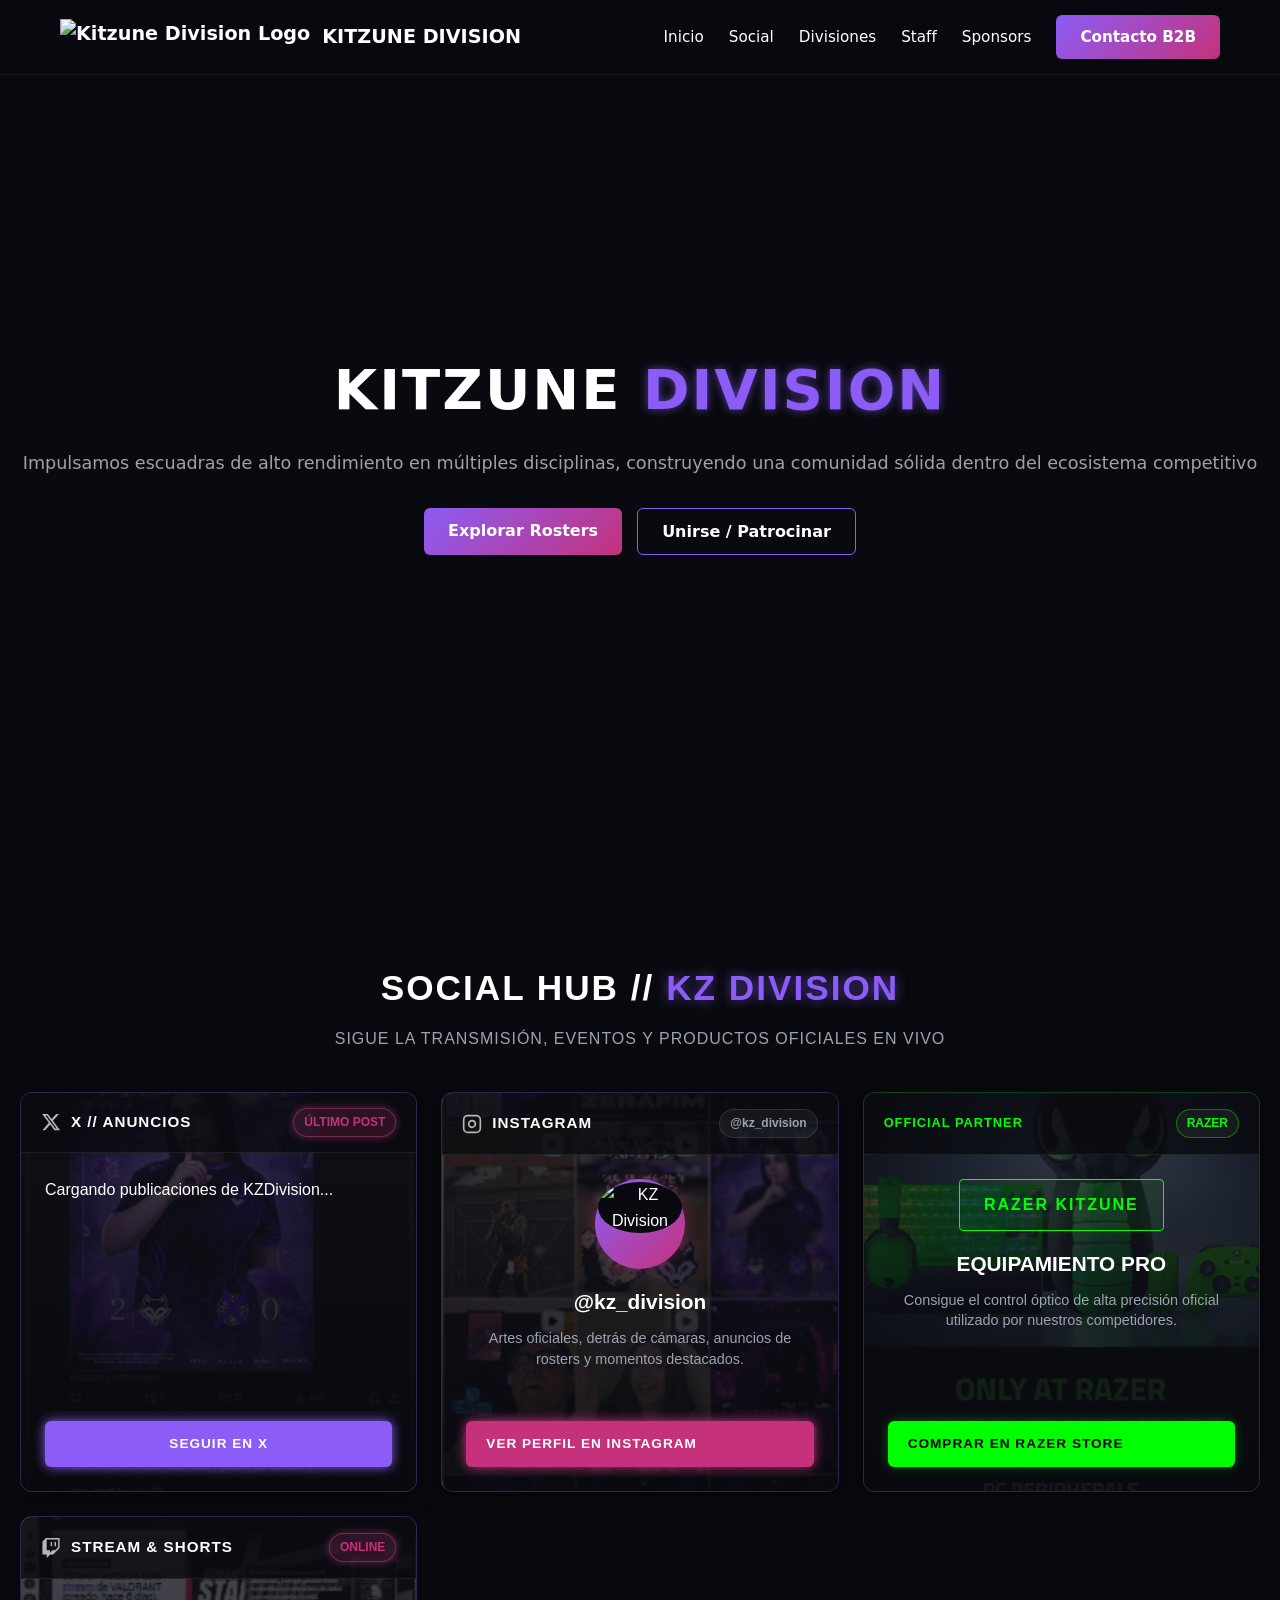
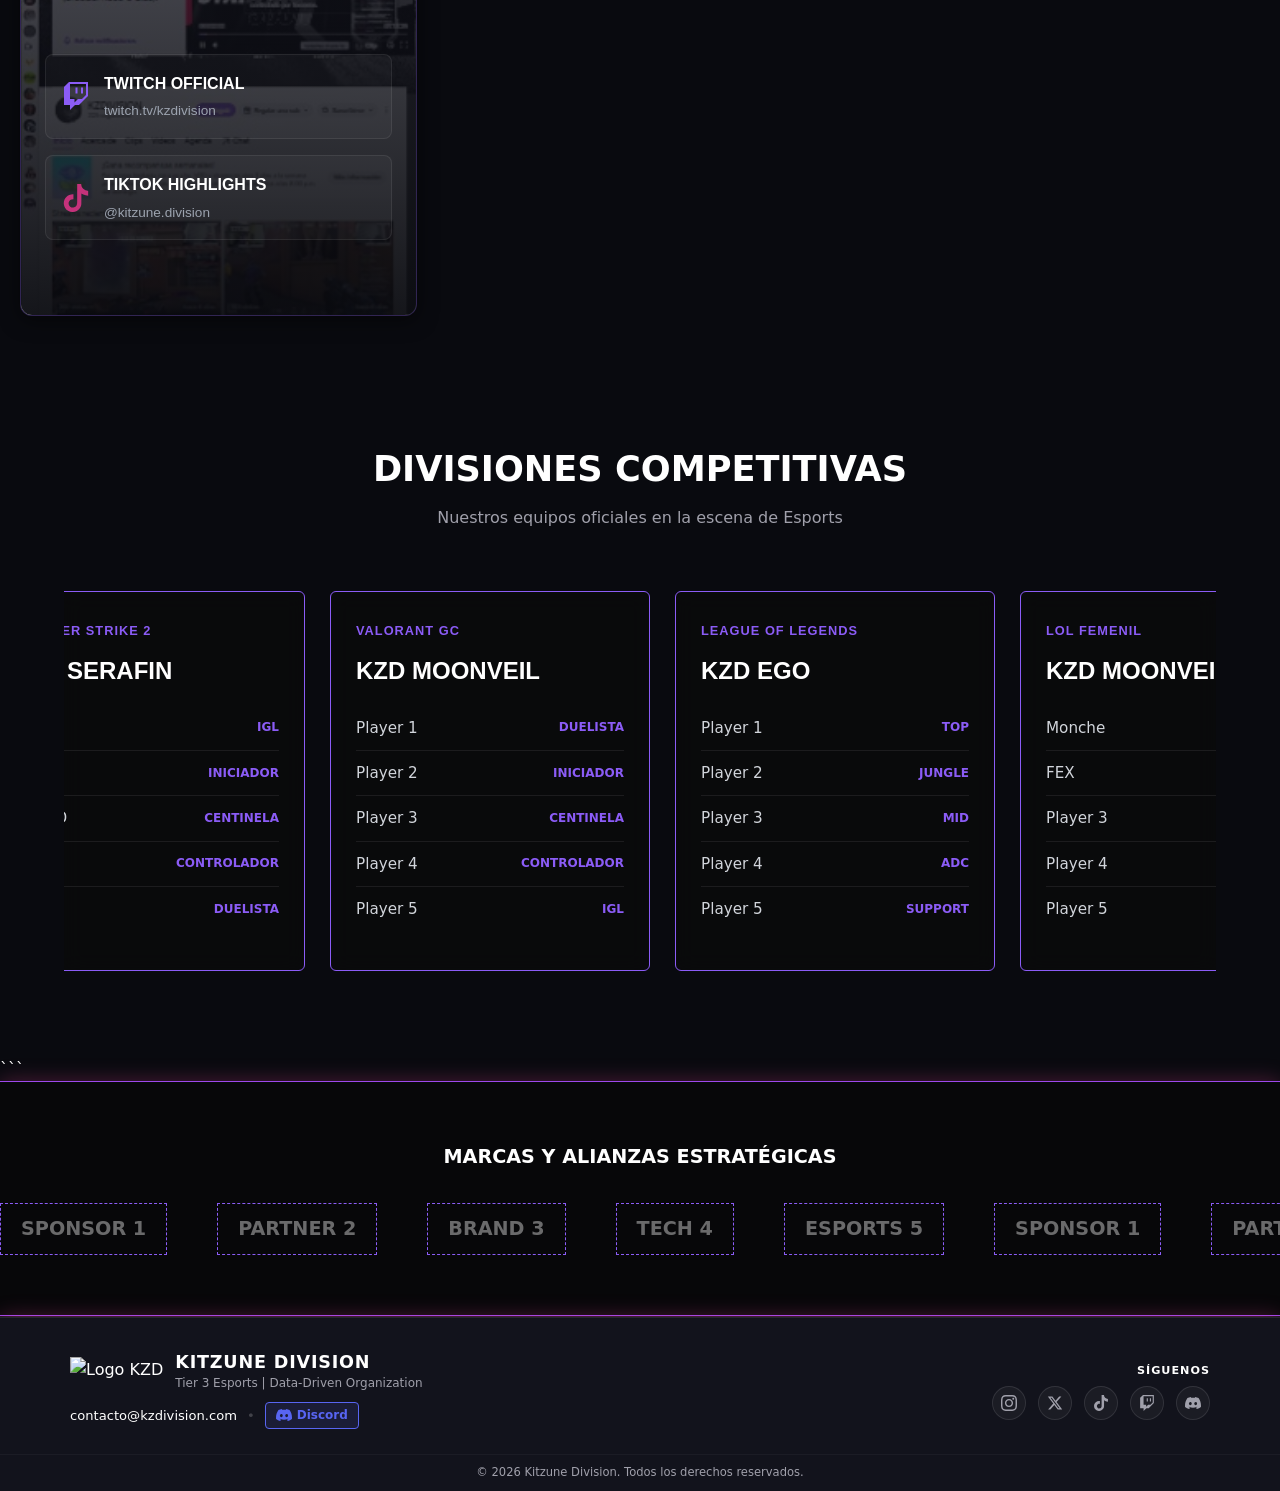
==== commit 71b63b80: "Add files via upload" ====
--- a/index.html
+++ b/index.html
@@ -37,7 +37,7 @@
             <a href="#hero">Inicio</a>
             <a href="#social">Social</a>
             <a href="#rosters">Divisiones</a>
-            <a href="#staff">Staff</a>
+            <a href="staff.html">Staff</a>
             <a href="#sponsors">Sponsors</a>
             <a href="#contact" class="btn-primary">Contacto B2B</a>
         </nav>
@@ -68,34 +68,36 @@
   <div class="social-cards-grid">
     
     <div class="social-card x-card">
-      <div class="card-bg-image" style="background-image: url('assets/feed_x.jpg');"></div>
-      <div class="card-overlay"></div>
-
-      <div class="social-card-header">
-        <div class="platform-info">
-          <svg class="social-icon" viewBox="0 0 24 24" fill="currentColor">
-            <path d="M18.244 2.25h3.308l-7.227 8.26 8.502 11.24H16.17l-5.214-6.817L4.99 21.75H1.68l7.73-8.835L1.254 2.25H8.08l4.713 6.231zm-1.161 17.52h1.833L7.084 4.126H5.117z"/>
-          </svg>
-          <span class="platform-name">X // ANUNCIOS</span>
-        </div>
-        <span class="status-badge live-badge">ÚLTIMO POST</span>
-      </div>
-
-      <div class="social-card-body align-content-body">
-        <div class="card-info-top">
-          <div class="avatar-glow">
-            <img src="assets/logo.png" alt="KZ Division" class="social-avatar">
-          </div>
-          <h3 class="preview-handle">@KZDivision</h3>
-          <p class="preview-desc">
-            "¡Atención Divisiones! Próximo torneo oficial anunciado. Revisa nuestras alineaciones y apoya al equipo. #KZD #Esports"
-          </p>
-        </div>
-        <a href="https://x.com/KZDivision" target="_blank" rel="noopener noreferrer" class="social-btn x-btn">
-          SEGUIR EN X
-        </a>
-      </div>
-    </div>
+  <div class="card-bg-image" style="background-image: url('assets/feed_x.jpg');"></div>
+  <div class="card-overlay"></div>
+
+  <div class="social-card-header">
+    <div class="platform-info">
+      <svg class="social-icon" viewBox="0 0 24 24" fill="currentColor">
+        <path d="M18.244 2.25h3.308l-7.227 8.26 8.502 11.24H16.17l-5.214-6.817L4.99 21.75H1.68l7.73-8.835L1.254 2.25H8.08l4.713 6.231zm-1.161 17.52h1.833L7.084 4.126H5.117z"/>
+      </svg>
+      <span class="platform-name">X // ANUNCIOS</span>
+    </div>
+    <span class="status-badge live-badge">ÚLTIMO POST</span>
+  </div>
+
+  <div class="social-card-body align-content-body">
+    <div class="x-timeline-container">
+      <a class="twitter-timeline" 
+         data-theme="dark" 
+         data-height="260" 
+         data-chrome="noheader nofooter noborder transparent noscrollbar"
+         href="https://x.com/KZDivision?ref_src=twsrc%5Etfw">
+         Cargando publicaciones de KZDivision...
+      </a>
+      <script async src="https://platform.x.com/widgets.js" charset="utf-8"></script>
+    </div>
+
+    <a href="https://x.com/KZDivision" target="_blank" rel="noopener noreferrer" class="social-btn x-btn">
+      SEGUIR EN X
+    </a>
+  </div>
+</div>
 
     <div class="social-card instagram-card">
       <div class="card-bg-image" style="background-image: url('assets/feed_ig.jpg');"></div>
@@ -202,150 +204,145 @@
         <p class="section-subtitle">Nuestros equipos oficiales en la escena de Esports</p>
     </div>
 
-    <div class="rosters-container">
-        </div>
-</section>
-
     <div id="roster-track" class="horizontal-scroll-track">
         
-    <div class="roster-card" data-roster="VG">
-        <div class="card-default-content">
-            <span class="game-tag">COUNTER STRIKE 2</span>
-            <h3 class="roster-title">KZD SERAFIN</h3>
-            <ul class="team-list">
-                <li data-name="ATHER" data-role="IGL" data-photo="assets/CS1.jpg">
-                    ATHER <span class="player-role">IGL</span>
-                </li>
-                <li data-name="PAPITA" data-role="Iniciador" data-photo="assets/CS2.jpg">
-                    PAPITA <span class="player-role">Iniciador</span>
-                </li>
-                <li data-name="AMEND" data-role="Centinela" data-photo="assets/CS3.jpeg">
-                    AMEND <span class="player-role">Centinela</span>
-                </li>
-                <li data-name="DANI" data-role="Controlador" data-photo="assets/CS4.jpg">
-                    DANI <span class="player-role">Controlador</span>
-                </li>
-                <li data-name="CABRI" data-role="Duelista" data-photo="assets/CS5.jpg">
-                    CABRI <span class="player-role">Duelista</span>
-                </li>
-            </ul>
-        </div>
-        
-        <div class="player-showcase">
-            <div class="player-photo-wrapper">
-                <img src="assets/VG1.jpg" alt="Jugador KZD" class="player-photo active">
-            </div>
-            <div class="player-info">
-                <h4 class="player-name">ATHER</h4>
-                <span class="player-role-badge">IGL</span>
-            </div>
-        </div>
-    </div>
-
-    <div class="roster-card" data-roster="VM">
-        <div class="card-default-content">
-            <span class="game-tag">VALORANT GC</span>
-            <h3 class="roster-title">KZD MOONVEIL</h3>
-            <ul class="team-list">
-                <li data-name="Player 1" data-role="Duelista" data-photo="assets/VM1.jpg">
-                    Player 1 <span class="player-role">Duelista</span>
-                </li>
-                <li data-name="Player 2" data-role="Iniciador" data-photo="assets/VM2.jpg">
-                    Player 2 <span class="player-role">Iniciador</span>
-                </li>
-                <li data-name="Player 3" data-role="Centinela" data-photo="assets/VM3.jpg">
-                    Player 3 <span class="player-role">Centinela</span>
-                </li>
-                <li data-name="Player 4" data-role="Controlador" data-photo="assets/VM4.jpg">
-                    Player 4 <span class="player-role">Controlador</span>
-                </li>
-                <li data-name="Player 5" data-role="IGL" data-photo="assets/VM5.jpg">
-                    Player 5 <span class="player-role">IGL</span>
-                </li>
-            </ul>
-        </div>
-
-        <div class="player-showcase">
-            <div class="player-photo-wrapper">
-                <img src="assets/VM1.jpg" alt="Jugadora KZD" class="player-photo active">
-            </div>
-            <div class="player-info">
-                <h4 class="player-name">Player 1</h4>
-                <span class="player-role-badge">DUELISTA</span>
-            </div>
-        </div>
-    </div>
-
-    <div class="roster-card" data-roster="LE">
-        <div class="card-default-content">
-            <span class="game-tag">LEAGUE OF LEGENDS</span>
-            <h3 class="roster-title">KZD EGO</h3>
-            <ul class="team-list">
-                <li data-name="Player 1" data-role="Top" data-photo="assets/LE1.jpg">
-                    Player 1 <span class="player-role">Top</span>
-                </li>
-                <li data-name="Player 2" data-role="Jungle" data-photo="assets/LE2.jpg">
-                    Player 2 <span class="player-role">Jungle</span>
-                </li>
-                <li data-name="Player 3" data-role="Mid" data-photo="assets/LE3.jpg">
-                    Player 3 <span class="player-role">Mid</span>
-                </li>
-                <li data-name="Player 4" data-role="ADC" data-photo="assets/LE4.jpg">
-                    Player 4 <span class="player-role">ADC</span>
-                </li>
-                <li data-name="Player 5" data-role="Support" data-photo="assets/LE5.jpg">
-                    Player 5 <span class="player-role">Support</span>
-                </li>
-            </ul>
-        </div>
-
-        <div class="player-showcase">
-            <div class="player-photo-wrapper">
-                <img src="assets/LE1.jpg" alt="Jugador KZD" class="player-photo active">
-            </div>
-            <div class="player-info">
-                <h4 class="player-name">Player 1</h4>
-                <span class="player-role-badge">TOP</span>
-            </div>
-        </div>
-    </div>
-
-    <div class="roster-card" data-roster="LF">
-        <div class="card-default-content">
-            <span class="game-tag">LOL FEMENIL</span>
-            <h3 class="roster-title">KZD MOONVEIL</h3>
-            <ul class="team-list">
-                <li data-name="Monche" data-role="Top" data-photo="assets/LF1.jpg">
-                    Monche <span class="player-role">Top</span>
-                </li>
-                <li data-name="FEX" data-role="Jungle" data-photo="assets/LF2.jpg">
-                    FEX <span class="player-role">Jungle</span>
-                </li>
-                <li data-name="Player 3" data-role="Mid" data-photo="assets/LF3.jpg">
-                    Player 3 <span class="player-role">Mid</span>
-                </li>
-                <li data-name="Player 4" data-role="ADC" data-photo="assets/LF4.jpg">
-                    Player 4 <span class="player-role">ADC</span>
-                </li>
-                <li data-name="Player 5" data-role="Support" data-photo="assets/LF5.jpg">
-                    Player 5 <span class="player-role">Support</span>
-                </li>
-            </ul>
-        </div>
-
-        <div class="player-showcase">
-            <div class="player-photo-wrapper">
-                <img src="assets/LF1.jpg" alt="Jugadora KZD" class="player-photo active">
-            </div>
-            <div class="player-info">
-                <h4 class="player-name">Player 1</h4>
-                <span class="player-role-badge">TOP</span>
-            </div>
-        </div>
-    </div>
-
-</div>
-</section>
+        <div class="roster-card" data-roster="VG">
+            <div class="card-default-content">
+                <span class="game-tag">COUNTER STRIKE 2</span>
+                <h3 class="roster-title">KZD SERAFIN</h3>
+                <ul class="team-list">
+                    <li data-name="ATHER" data-role="IGL" data-photo="assets/CS1.jpg">
+                        ATHER <span class="player-role">IGL</span>
+                    </li>
+                    <li data-name="PAPITA" data-role="Iniciador" data-photo="assets/CS2.jpg">
+                        PAPITA <span class="player-role">Iniciador</span>
+                    </li>
+                    <li data-name="AMEND" data-role="Centinela" data-photo="assets/CS3.jpeg">
+                        AMEND <span class="player-role">Centinela</span>
+                    </li>
+                    <li data-name="DANI" data-role="Controlador" data-photo="assets/CS4.jpg">
+                        DANI <span class="player-role">Controlador</span>
+                    </li>
+                    <li data-name="CABRI" data-role="Duelista" data-photo="assets/CS5.jpg">
+                        CABRI <span class="player-role">Duelista</span>
+                    </li>
+                </ul>
+            </div>
+            
+            <div class="player-showcase">
+                <div class="player-photo-wrapper">
+                    <img src="assets/CS1.jpg" alt="Jugador KZD" class="player-photo active">
+                </div>
+                <div class="player-info">
+                    <h4 class="player-name">ATHER</h4>
+                    <span class="player-role-badge">IGL</span>
+                </div>
+            </div>
+        </div>
+
+        <div class="roster-card" data-roster="VM">
+            <div class="card-default-content">
+                <span class="game-tag">VALORANT GC</span>
+                <h3 class="roster-title">KZD MOONVEIL</h3>
+                <ul class="team-list">
+                    <li data-name="Player 1" data-role="Duelista" data-photo="assets/VM1.jpg">
+                        Player 1 <span class="player-role">Duelista</span>
+                    </li>
+                    <li data-name="Player 2" data-role="Iniciador" data-photo="assets/VM2.jpg">
+                        Player 2 <span class="player-role">Iniciador</span>
+                    </li>
+                    <li data-name="Player 3" data-role="Centinela" data-photo="assets/VM3.jpg">
+                        Player 3 <span class="player-role">Centinela</span>
+                    </li>
+                    <li data-name="Player 4" data-role="Controlador" data-photo="assets/VM4.jpg">
+                        Player 4 <span class="player-role">Controlador</span>
+                    </li>
+                    <li data-name="Player 5" data-role="IGL" data-photo="assets/VM5.jpg">
+                        Player 5 <span class="player-role">IGL</span>
+                    </li>
+                </ul>
+            </div>
+
+            <div class="player-showcase">
+                <div class="player-photo-wrapper">
+                    <img src="assets/VM1.jpg" alt="Jugadora KZD" class="player-photo active">
+                </div>
+                <div class="player-info">
+                    <h4 class="player-name">Player 1</h4>
+                    <span class="player-role-badge">DUELISTA</span>
+                </div>
+            </div>
+        </div>
+
+        <div class="roster-card" data-roster="LE">
+            <div class="card-default-content">
+                <span class="game-tag">LEAGUE OF LEGENDS</span>
+                <h3 class="roster-title">KZD EGO</h3>
+                <ul class="team-list">
+                    <li data-name="Player 1" data-role="Top" data-photo="assets/LE1.jpg">
+                        Player 1 <span class="player-role">Top</span>
+                    </li>
+                    <li data-name="Player 2" data-role="Jungle" data-photo="assets/LE2.jpg">
+                        Player 2 <span class="player-role">Jungle</span>
+                    </li>
+                    <li data-name="Player 3" data-role="Mid" data-photo="assets/LE3.jpg">
+                        Player 3 <span class="player-role">Mid</span>
+                    </li>
+                    <li data-name="Player 4" data-role="ADC" data-photo="assets/LE4.jpg">
+                        Player 4 <span class="player-role">ADC</span>
+                    </li>
+                    <li data-name="Player 5" data-role="Support" data-photo="assets/LE5.jpg">
+                        Player 5 <span class="player-role">Support</span>
+                    </li>
+                </ul>
+            </div>
+
+            <div class="player-showcase">
+                <div class="player-photo-wrapper">
+                    <img src="assets/LE1.jpg" alt="Jugador KZD" class="player-photo active">
+                </div>
+                <div class="player-info">
+                    <h4 class="player-name">Player 1</h4>
+                    <span class="player-role-badge">TOP</span>
+                </div>
+            </div>
+        </div>
+
+        <div class="roster-card" data-roster="LF">
+            <div class="card-default-content">
+                <span class="game-tag">LOL FEMENIL</span>
+                <h3 class="roster-title">KZD MOONVEIL</h3>
+                <ul class="team-list">
+                    <li data-name="Monche" data-role="Top" data-photo="assets/LF1.jpg">
+                        Monche <span class="player-role">Top</span>
+                    </li>
+                    <li data-name="FEX" data-role="Jungle" data-photo="assets/LF2.jpg">
+                        FEX <span class="player-role">Jungle</span>
+                    </li>
+                    <li data-name="Player 3" data-role="Mid" data-photo="assets/LF3.jpg">
+                        Player 3 <span class="player-role">Mid</span>
+                    </li>
+                    <li data-name="Player 4" data-role="ADC" data-photo="assets/LF4.jpg">
+                        Player 4 <span class="player-role">ADC</span>
+                    </li>
+                    <li data-name="Player 5" data-role="Support" data-photo="assets/LF5.jpg">
+                        Player 5 <span class="player-role">Support</span>
+                    </li>
+                </ul>
+            </div>
+
+            <div class="player-showcase">
+                <div class="player-photo-wrapper">
+                    <img src="assets/LF1.jpg" alt="Jugadora KZD" class="player-photo active">
+                </div>
+                <div class="player-info">
+                    <h4 class="player-name">Monche</h4>
+                    <span class="player-role-badge">TOP</span>
+                </div>
+            </div>
+        </div>
+
+    </div> </section> ```
 
      <section id="sponsors" class="sponsors-section anim-8">
             <h3 class="sponsors-title">MARCAS Y ALIANZAS ESTRATÉGICAS</h3>
@@ -367,31 +364,47 @@
 
     <footer id="contact" class="footer anim-8">
     <div class="footer-container glass-panel">
-        <div class="footer-brand">
-            <img src="assets/logo.png" alt="Logo KZD" class="footer-logo">
-            <h2>KITZUNE DIVISION</h2>
-            <p class="footer-tagline">Nivel Empresarial Tier 3 Esports | Data-Driven Organization</p>
-        </div>
-
-        <div class="footer-contact">
-            <h3>Contacto</h3>
-            <p><strong>Email:</strong> <a href="mailto:contacto@kzdivision.com">contacto@kzdivision.com</a></p>
-            <p><strong>Comunidad:</strong> <a href="https://discord.gg/R5PfQ3nq3H" target="_blank" rel="noopener noreferrer" class="discord-btn">Unirse al Discord</a></p>
-        </div>
-
-        <div class="footer-socials">
-            <h3>Redes Sociales</h3>
-            <div class="footer-links">
-                <a href="https://www.instagram.com/kz_division/" target="_blank" rel="noopener noreferrer" class="footer-link">Instagram</a>
-                <a href="https://x.com/kz_division" target="_blank" rel="noopener noreferrer" class="footer-link">X / Twitter</a>
-                <a href="https://www.tiktok.com/@kz_division" target="_blank" rel="noopener noreferrer" class="footer-link">TikTok</a>
-                <a href="https://www.twitch.tv/kz_division" target="_blank" rel="noopener noreferrer" class="footer-link">Twitch</a>
-                <a href="https://discord.gg/R5PfQ3nq3H" target="_blank" rel="noopener noreferrer" class="footer-link">Discord</a>
-            </div>
-        </div>
-    </div>
-
-    <div class="footer-bottom">
+        <div class="footer-col-left">
+            <div class="footer-brand-inline">
+                <img src="assets/logo.png" alt="Logo KZD" class="footer-logo">
+                <div>
+                    <h2>KITZUNE DIVISION</h2>
+                    <p class="footer-tagline">Tier 3 Esports | Data-Driven Organization</p>
+                </div>
+            </div>
+            <div class="footer-info-inline">
+                <a href="mailto:contacto@kzdivision.com" class="footer-email">contacto@kzdivision.com</a>
+                <span class="dot-separator">•</span>
+                <a href="https://discord.gg/R5PfQ3nq3H" target="_blank" rel="noopener noreferrer" class="discord-btn-compact">
+                    <svg viewBox="0 0 127.14 96.36" class="icon-svg"><path fill="currentColor" d="M107.7 8.07A105.15 105.15 0 0 0 81.47 0a72.06 72.06 0 0 0-3.36 6.83 97.68 97.68 0 0 0-29.11 0A72.37 72.37 0 0 0 45.64 0a105.89 105.89 0 0 0-26.25 8.09C2.79 32.65-1.71 56.6.54 80.21a105.73 105.73 0 0 0 32.17 16.15 77.7 77.7 0 0 0 6.89-11.11 68.42 68.42 0 0 1-10.85-5.18c.91-.66 1.8-1.34 2.66-2a73.51 73.51 0 0 0 64.32 0c.87.68 1.75 1.36 2.66 2a68.68 68.68 0 0 1-10.87 5.19 77 77 0 0 0 6.89 11.1 105.25 105.25 0 0 0 32.19-16.14c2.64-27.38-4.51-51.11-18.91-72.14zM42.45 65.69c-6.22 0-11.33-5.71-11.33-12.73s5-12.72 11.33-12.72c6.38 0 11.45 5.76 11.33 12.72 0 7.02-4.95 12.73-11.33 12.73zm42.24 0c-6.22 0-11.33-5.71-11.33-12.73s5-12.72 11.33-12.72c6.38 0 11.45 5.76 11.33 12.72 0 7.02-4.95 12.73-11.33 12.73z"/></svg>
+                    Discord
+                </a>
+            </div>
+        </div>
+
+        <div class="footer-col-right">
+            <span class="socials-title">SÍGUENOS</span>
+            <div class="footer-social-icons">
+                <a href="https://www.instagram.com/kz_division/" target="_blank" rel="noopener noreferrer" aria-label="Instagram" class="social-icon-btn">
+                    <svg viewBox="0 0 24 24" class="icon-svg"><path fill="currentColor" d="M12 2.163c3.204 0 3.584.012 4.85.07 3.252.148 4.771 1.691 4.919 4.919.058 1.265.069 1.645.069 4.849 0 3.205-.012 3.584-.069 4.849-.149 3.225-1.664 4.771-4.919 4.919-1.266.058-1.644.07-4.85.07-3.204 0-3.584-.012-4.849-.07-3.26-.149-4.771-1.699-4.919-4.92-.058-1.265-.07-1.644-.07-4.849 0-3.204.013-3.583.07-4.849.149-3.227 1.664-4.771 4.919-4.919 1.266-.057 1.645-.069 4.849-.069zm0-2.163c-3.259 0-3.667.014-4.947.072-4.358.2-6.78 2.618-6.98 6.98-.059 1.281-.073 1.689-.073 4.948 0 3.259.014 3.668.072 4.948.2 4.358 2.618 6.78 6.98 6.98 1.281.058 1.689.072 4.948.072 3.259 0 3.668-.014 4.948-.072 4.354-.2 6.782-2.618 6.979-6.98.059-1.28.073-1.689.073-4.948 0-3.259-.014-3.667-.072-4.947-.196-4.354-2.617-6.78-6.979-6.98-1.281-.059-1.69-.073-4.949-.073zm0 5.838c-3.403 0-6.162 2.759-6.162 6.162s2.759 6.163 6.162 6.163 6.162-2.759 6.162-6.163c0-3.403-2.759-6.162-6.162-6.162zm0 10.162c-2.209 0-4-1.79-4-4 0-2.209 1.791-4 4-4s4 1.791 4 4c0 2.21-1.791 4-4 4zm6.406-11.845c-.796 0-1.441.645-1.441 1.44s.645 1.44 1.441 1.44c.795 0 1.439-.645 1.439-1.44s-.644-1.44-1.439-1.44z"/></svg>
+                </a>
+                <a href="https://x.com/kz_division" target="_blank" rel="noopener noreferrer" aria-label="X" class="social-icon-btn">
+                    <svg viewBox="0 0 24 24" class="icon-svg"><path fill="currentColor" d="M18.244 2.25h3.308l-7.227 8.26 8.502 11.24H16.17l-5.214-6.817L4.99 21.75H1.68l7.73-8.835L1.254 2.25H8.08l4.713 6.231zm-1.161 17.52h1.833L7.084 4.126H5.117z"/></svg>
+                </a>
+                <a href="https://www.tiktok.com/@kz_division" target="_blank" rel="noopener noreferrer" aria-label="TikTok" class="social-icon-btn">
+                    <svg viewBox="0 0 24 24" class="icon-svg"><path fill="currentColor" d="M12.525.02c1.31-.02 2.61-.01 3.91-.02.08 1.53.63 3.09 1.75 4.17 1.12 1.11 2.7 1.62 4.24 1.79v4.03c-1.44-.05-2.89-.35-4.2-.97-.57-.26-1.1-.59-1.62-.96-.01 2.92.01 5.84-.02 8.75-.08 1.4-.54 2.79-1.35 3.94-1.31 1.92-3.58 3.17-5.91 3.21-1.43.08-2.86-.31-4.08-1.03-2.02-1.19-3.44-3.37-3.65-5.71-.02-.5-.03-1-.01-1.49.18-1.9 1.12-3.72 2.58-4.96 1.66-1.44 3.98-2.13 6.15-1.72.02 1.48-.04 2.96-.04 4.44-.99-.32-2.15-.23-3.02.37-.82.56-1.36 1.51-1.41 2.51-.08 1.16.42 2.33 1.31 3.03.95.77 2.27.99 3.44.57 1.11-.38 1.98-1.38 2.21-2.52.12-.82.1-1.66.1-2.49.01-4.94.01-9.88.01-14.82z"/></svg>
+                </a>
+                <a href="https://www.twitch.tv/kz_division" target="_blank" rel="noopener noreferrer" aria-label="Twitch" class="social-icon-btn">
+                    <svg viewBox="0 0 24 24" class="icon-svg"><path fill="currentColor" d="M11.571 4.714h1.715v5.143h-1.715zm4.715 0h1.714v5.143h-1.714zM6 0L1.714 4.286v15.428h5.143V24l4.286-4.286h3.428L22.286 12V0zm14.571 11.143l-3.428 3.428h-3.429l-3 3v-3H6.857V1.714h13.714z"/></svg>
+                </a>
+                <a href="https://discord.gg/R5PfQ3nq3H" target="_blank" rel="noopener noreferrer" aria-label="Discord" class="social-icon-btn">
+                    <svg viewBox="0 0 127.14 96.36" class="icon-svg"><path fill="currentColor" d="M107.7 8.07A105.15 105.15 0 0 0 81.47 0a72.06 72.06 0 0 0-3.36 6.83 97.68 97.68 0 0 0-29.11 0A72.37 72.37 0 0 0 45.64 0a105.89 105.89 0 0 0-26.25 8.09C2.79 32.65-1.71 56.6.54 80.21a105.73 105.73 0 0 0 32.17 16.15 77.7 77.7 0 0 0 6.89-11.11 68.42 68.42 0 0 1-10.85-5.18c.91-.66 1.8-1.34 2.66-2a73.51 73.51 0 0 0 64.32 0c.87.68 1.75 1.36 2.66 2a68.68 68.68 0 0 1-10.87 5.19 77 77 0 0 0 6.89 11.1 105.25 105.25 0 0 0 32.19-16.14c2.64-27.38-4.51-51.11-18.91-72.14zM42.45 65.69c-6.22 0-11.33-5.71-11.33-12.73s5-12.72 11.33-12.72c6.38 0 11.45 5.76 11.33 12.72 0 7.02-4.95 12.73-11.33 12.73zm42.24 0c-6.22 0-11.33-5.71-11.33-12.73s5-12.72 11.33-12.72c6.38 0 11.45 5.76 11.33 12.72 0 7.02-4.95 12.73-11.33 12.73z"/></svg>
+                </a>
+            </div>
+        </div>
+    </div>
+
+    <div class="footer-bottom-slim">
         <p>&copy; 2026 Kitzune Division. Todos los derechos reservados.</p>
     </div>
 </footer>
--- a/css/main.css
+++ b/css/main.css
@@ -10,7 +10,7 @@
     --font-family: 'Inter', system-ui, -apple-system, sans-serif;
     --footer-bg: rgba(18, 19, 28, 0.85);   /* Fondo oscuro transparente */
     --footer-border: rgba(139, 92, 246, 0.3); /* Borde morado neón */
-    --footer-glow: rgba(236, 72, 153, 0.4);   /* Resplandor rosa/magenta */
+    --footer-glow: rgba(148, 72, 236, 0.4);   /* Resplandor rosa/magenta */
 }
 
 
--- a/css/main.css
+++ b/css/main.css
@@ -10,7 +10,7 @@
     --font-family: 'Inter', system-ui, -apple-system, sans-serif;
     --footer-bg: rgba(18, 19, 28, 0.85);   /* Fondo oscuro transparente */
     --footer-border: rgba(139, 92, 246, 0.3); /* Borde morado neón */
-    --footer-glow: rgba(236, 72, 153, 0.4);   /* Resplandor rosa/magenta */
+    --footer-glow: rgba(148, 72, 236, 0.4);   /* Resplandor rosa/magenta */
 }
 
 
--- a/css/components.css
+++ b/css/components.css
@@ -35,6 +35,7 @@
     overflow: hidden;
 }
 
+  /* Al tener más padding interno, necesita una compensación menor */
 /* Solo el encabezado de la sección */
 .section-header {
     display: flex;
@@ -43,7 +44,8 @@
     justify-content: center;
     text-align: center;
     width: 100%;
-    margin-bottom: 40px; /* O el espacio deseado antes de las tarjetas */
+    margin-bottom: 10px;
+    /* O el espacio deseado antes de las tarjetas */
 }
 
 /* Subtítulo alineado */
@@ -242,6 +244,9 @@
     padding: 60px 0;
     background: #070709;
     overflow: hidden;
+    border-top: 1px solid #9d48ec;    /* Color deseado para el borde superior */
+    border-bottom: 1px solid #9d48ec;
+    box-shadow: 0 0 15px rgba(139, 92, 246, 0.3);
 }
 
 .sponsors-title {
@@ -421,7 +426,32 @@
     padding: 24px;
     text-align: center;
 }
-
+/* Contenedor adaptativo para el Widget de X */
+.x-timeline-container {
+  width: 100%;
+  height: 260px; /* Misma altura que ocupaba el conjunto avatar + texto */
+  overflow-y: auto;
+  border-radius: 8px;
+  margin-bottom: 15px;
+  position: relative;
+  z-index: 2; /* Asegura interacción directa para hacer scroll dentro de las publicaciones */
+}
+
+/* Opcional: Personalizar la barra de desplazamiento interna del feed */
+.x-timeline-container::-webkit-scrollbar {
+  width: 4px;
+}
+
+.x-timeline-container::-webkit-scrollbar-thumb {
+  background: var(--primary-glow, #8B5CF6);
+  border-radius: 4px;
+}
+
+/* Asegurar que el iframe de Twitter respete las dimensiones del contenedor */
+.x-timeline-container iframe {
+  border-radius: 8px !important;
+  max-width: 100% !important;
+}
 /* Vista Previa de Instagram */
 .social-preview, .razer-preview, .stream-preview {
     display: flex;
@@ -732,13 +762,13 @@
 
 /* 1. Asegurar visibilidad y tamaño del contenedor padre */
 .rosters-section {
-    padding: 5px 5%;
+    padding: 65px 5%;
     position: relative;
     width: 100%;
     display: block;        /* Mantiene el flujo de bloque normal */
     overflow: hidden;
     opacity: 1 !important;  /* Forzar visibilidad */
-    scroll-margin-top: 65px;      /* Ajusta esta altura según lo que mida tu menú (ej. 80px a 120px) */
+    scroll-margin-top: 100px;      /* Ajusta esta altura según lo que mida tu menú (ej. 80px a 120px) */
 }
 
 /* 2. Centrado y posición del Encabezado */
@@ -785,4 +815,5 @@
 .player-showcase.is-transitioning .player-info {
     opacity: 0;
     transform: translateY(8px);
-}+}
+
--- a/css/landing.css
+++ b/css/landing.css
@@ -120,23 +120,192 @@
     justify-content: center;
 }
 
-/* Footer */
+/* ==========================================
+   FOOTER COMPACTO (2 COLUMNAS) - KITZUNE DIVISION
+   ========================================== */
 .footer {
-    padding: 40px 0;
-    border-top: 1px solid rgba(255, 255, 255, 0.05);
+    padding: 20px 0 10px 0;
+    border-top: 1px solid rgba(255, 255, 255, 0.08);
     background: var(--bg-card);
+    position: relative;
+    z-index: 10;
 }
 
 .footer-container {
     max-width: 1200px;
     margin: 0 auto;
-    padding: 0 20px;
+    padding: 15px 30px;
     display: flex;
     justify-content: space-between;
     align-items: center;
+    gap: 20px;
+}
+
+/* Columna Izquierda */
+.footer-col-left {
+    display: flex;
+    flex-direction: column;
+    gap: 8px;
+}
+
+.footer-brand-inline {
+    display: flex;
+    align-items: center;
+    gap: 12px;
 }
 
 .footer-logo {
-    height: 30px;
-    margin-bottom: 8px;
+    height: 32px;
+    width: auto;
+}
+
+.footer-brand-inline h2 {
+    font-size: 1.1rem;
+    font-weight: 800;
+    color: var(--white-pure);
+    letter-spacing: 0.8px;
+    margin: 0;
+    line-height: 1.1;
+}
+
+.footer-tagline {
+    font-size: 0.75rem;
+    color: var(--text-muted);
+    margin: 2px 0 0 0;
+}
+
+/* Info e email inline */
+.footer-info-inline {
+    display: flex;
+    align-items: center;
+    gap: 10px;
+    font-size: 0.82rem;
+}
+
+.footer-email {
+    color: var(--text-main);
+    text-decoration: none;
+    transition: color 0.3s ease;
+}
+
+.footer-email:hover {
+    color: var(--red-kurenai);
+}
+
+.dot-separator {
+    color: rgba(255, 255, 255, 0.2);
+}
+
+.discord-btn-compact {
+    display: inline-flex;
+    align-items: center;
+    gap: 5px;
+    padding: 3px 10px;
+    background: rgba(88, 101, 242, 0.12);
+    border: 1px solid #5865F2;
+    color: #5865F2;
+    border-radius: 4px;
+    font-weight: 600;
+    font-size: 0.75rem;
+    text-decoration: none;
+    transition: all 0.3s ease;
+}
+
+.discord-btn-compact:hover {
+    background: #5865F2;
+    color: #FFF;
+    box-shadow: 0 0 10px rgba(88, 101, 242, 0.4);
+}
+
+/* Columna Derecha - Íconos de Redes */
+.footer-col-right {
+    display: flex;
+    flex-direction: column;
+    align-items: flex-end;
+    text-align: left;
+    gap: 6px;
+}
+
+.socials-title {
+    font-size: 0.7rem;
+    text-align: left; /* Garantiza alineación a la izquierda */
+    display: block;
+    color: var(--red-kurenai);
+    font-weight: 700;
+    letter-spacing: 1px;
+    
+}
+
+.footer-social-icons {
+    display: flex;
+    align-items: center;
+    gap: 12px;
+}
+
+.social-icon-btn {
+    width: 34px;
+    height: 34px;
+    border-radius: 50%;
+    background: rgba(255, 255, 255, 0.04);
+    border: 1px solid rgba(255, 255, 255, 0.1);
+    display: flex;
+    align-items: center;
+    justify-content: center;
+    color: var(--text-muted);
+    transition: all 0.3s ease;
+}
+
+.icon-svg {
+    width: 16px;
+    height: 16px;
+}
+
+.social-icon-btn:hover {
+    color: var(--white-pure);
+    border-color: var(--red-kurenai);
+    background: rgba(236, 72, 153, 0.15);
+    box-shadow: 0 0 10px var(--red-glow);
+    transform: translateY(-2px);
+}
+
+/* Copyright Slim */
+.footer-bottom-slim {
+    border-top: 1px solid rgba(255, 255, 255, 0.04);
+    text-align: center;
+    padding-top: 8px;
+    margin-top: 10px;
+}
+
+.footer-bottom-slim p {
+    font-size: 0.72rem;
+    color: var(--text-muted);
+    margin: 0;
+}
+
+/* Adaptación Móvil */
+@media (max-width: 768px) {
+    .footer-container {
+        flex-direction: column;
+        align-items: center;
+        text-align: center;
+        gap: 15px;
+    }
+
+    .footer-col-right {
+        align-items: center;
+    }
+
+    .footer-brand-inline {
+        flex-direction: column;
+        gap: 6px;
+    }
+
+    .footer-info-inline {
+        flex-direction: column;
+        gap: 6px;
+    }
+
+    .dot-separator {
+        display: none;
+    }
 }
